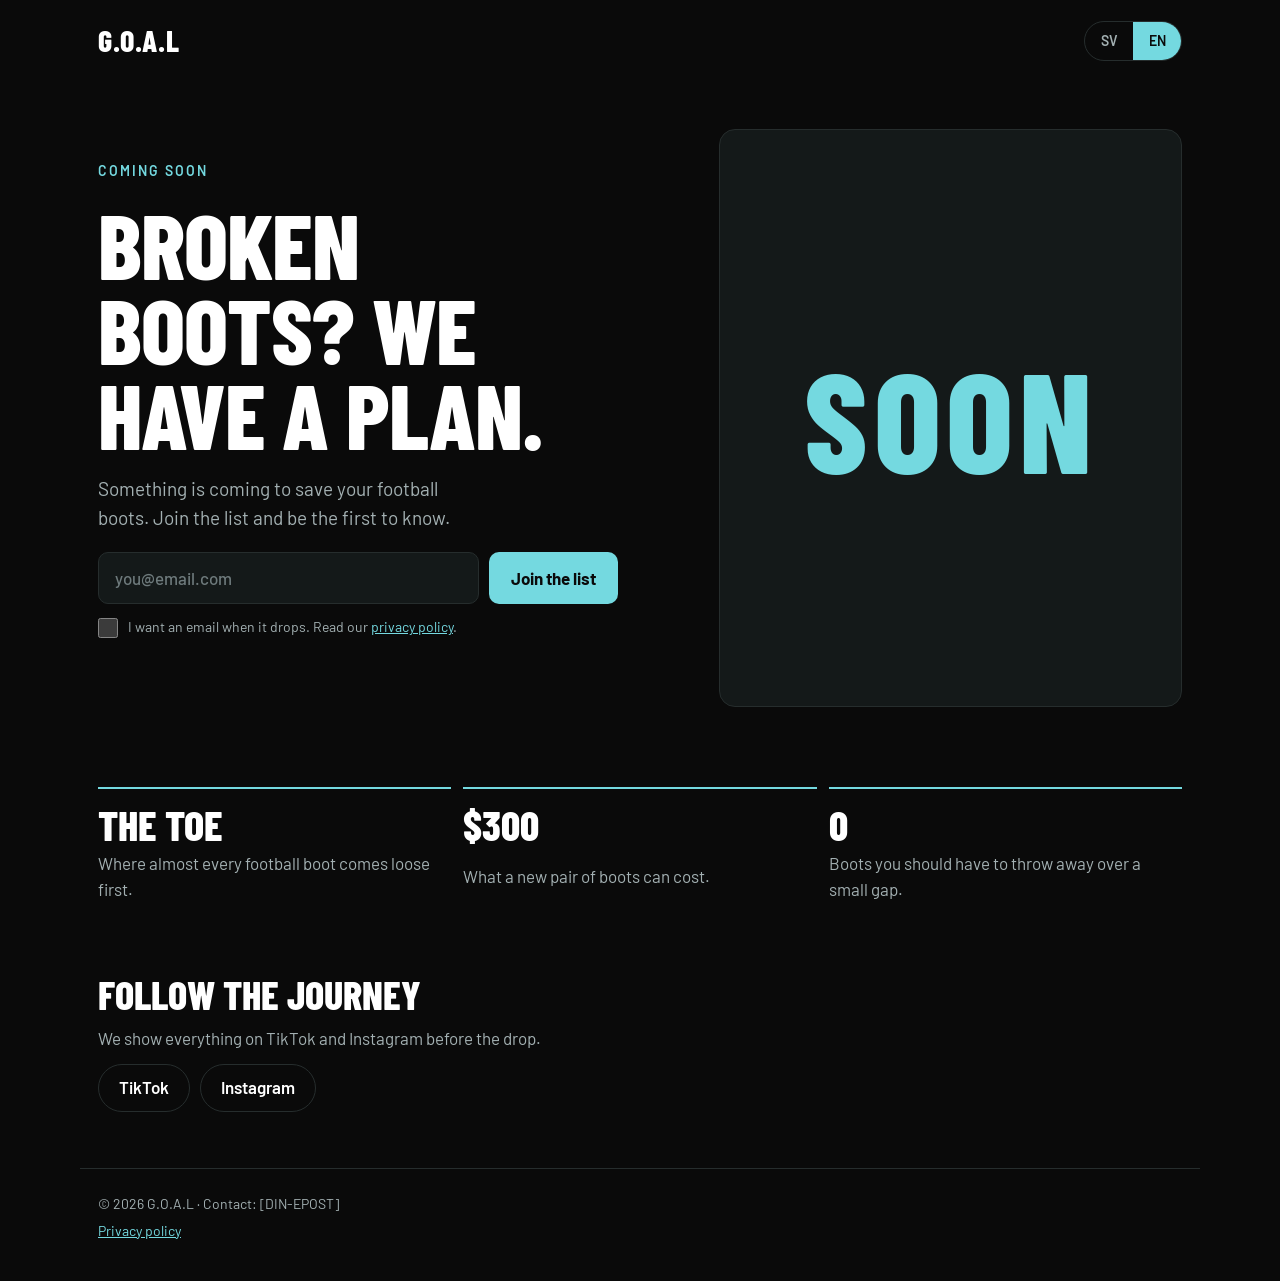
==== index.html @ cfe996ed "Lägg till teasersida med väntelista Co-Authored-By: Claude Opus 5.5 <noreply@anthropic.com> Claude-S" ====
<!doctype html>
<html lang="sv">
<head>
  <meta charset="utf-8">
  <meta name="viewport" content="width=device-width, initial-scale=1">
  <title>G.O.A.L – Något är på väg</title>
  <meta name="description" content="Trasiga fotbollsskor? Vi har en plan. Skriv upp dig och få veta först när G.O.A.L släpper nästa produkt.">
  <meta property="og:title" content="G.O.A.L – Trasiga skor? Vi har en plan.">
  <meta property="og:description" content="Något kommer som räddar dina fotbollsskor. Skriv upp dig och få veta först.">
  <meta property="og:type" content="website">
  <meta property="og:image" content="bilder/delning.jpg">
  <meta name="theme-color" content="#0A0A0A">
  <link rel="preconnect" href="https://fonts.googleapis.com">
  <link rel="preconnect" href="https://fonts.gstatic.com" crossorigin>
  <link rel="stylesheet" href="https://fonts.googleapis.com/css2?family=Barlow+Condensed:wght@700;800&family=Barlow:wght@400;500;600&display=swap">
  <link rel="stylesheet" href="style.css">
</head>
<body>
  <header class="top">
    <a class="logo" href="./" aria-label="G.O.A.L startsida">G.O.A.L</a>
    <div class="lang" role="group" aria-label="Språk / Language">
      <button type="button" data-lang="sv" aria-pressed="true">SV</button>
      <button type="button" data-lang="en" aria-pressed="false">EN</button>
    </div>
  </header>

  <main>
    <section class="hero">
      <div class="hero-text">
        <p class="eyebrow" data-i18n="eyebrow">Kommer snart</p>
        <h1 data-i18n="title">Trasiga skor? Vi har en plan.</h1>
        <p class="lead" data-i18n="lead">Något kommer som räddar dina fotbollsskor. Skriv upp dig och få veta först.</p>

        <div class="countdown" id="countdown" hidden>
          <div><span id="cd-days">00</span><small data-i18n="days">dagar</small></div>
          <div><span id="cd-hours">00</span><small data-i18n="hours">timmar</small></div>
          <div><span id="cd-mins">00</span><small data-i18n="mins">minuter</small></div>
        </div>

        <form class="signup" id="signup" novalidate>
          <label class="sr" for="email" data-i18n="emailLabel">Din e-postadress</label>
          <div class="signup-row">
            <input id="email" name="email" type="email" autocomplete="email" required data-i18n-placeholder="emailPlaceholder" placeholder="din@epost.se">
            <button type="submit" id="submit" data-i18n="button">Skriv upp mig</button>
          </div>
          <label class="consent">
            <input id="consent" name="consent" type="checkbox" required>
            <span><span data-i18n="consent">Jag vill få ett mejl när det släpps. Läs vår</span> <a href="integritet.html" data-i18n="privacyLink">integritetspolicy</a>.</span>
          </label>
          <p class="msg" id="msg" role="status" aria-live="polite"></p>
        </form>
      </div>

      <figure class="hero-img" id="heroFigure">
        <img src="bilder/sko.jpg" alt="" id="heroImg" onerror="this.remove()">
        <figcaption class="hero-fallback" aria-hidden="true">SOON</figcaption>
      </figure>
    </section>

    <section class="facts" aria-label="Problemet">
      <div class="fact">
        <strong data-i18n="f1Big">TÅN</strong>
        <p data-i18n="f1">Där nästan alla fotbollsskor släpper först.</p>
      </div>
      <div class="fact">
        <strong data-i18n="f2Big">3 000 KR</strong>
        <p data-i18n="f2">Vad ett par nya skor kan kosta.</p>
      </div>
      <div class="fact">
        <strong>0</strong>
        <p data-i18n="f3">Antal skor du borde behöva slänga för ett litet glapp.</p>
      </div>
    </section>

    <section class="follow">
      <h2 data-i18n="followTitle">Följ resan</h2>
      <p data-i18n="followText">Vi visar allt på TikTok och Instagram innan det släpps.</p>
      <div class="social">
        <a href="https://www.tiktok.com/@g.o.a.l1" target="_blank" rel="noopener">TikTok</a>
        <a id="igLink" href="https://www.instagram.com/" target="_blank" rel="noopener">Instagram</a>
      </div>
    </section>
  </main>

  <footer class="foot">
    <p>© <span id="year">2026</span> G.O.A.L · <span data-i18n="contact">Kontakt</span>: <span id="contactEmail">[DIN-EPOST]</span></p>
    <p><a href="integritet.html" data-i18n="privacyLinkCap">Integritetspolicy</a></p>
  </footer>

  <script src="script.js"></script>
</body>
</html>
---- style.css ----
:root {
  --black: #0A0A0A;
  --surface: #141919;
  --line: #262D2D;
  --white: #FFFFFF;
  --grey: #A3B0B2;
  --turq: #74D9E0;
  --error: #FF8A7A;
  --display: "Barlow Condensed", "Arial Narrow", sans-serif;
  --body: "Barlow", system-ui, -apple-system, "Segoe UI", sans-serif;
  color-scheme: dark;
}

* { box-sizing: border-box; }
html, body { margin: 0; }
body {
  background: var(--black);
  color: var(--white);
  font-family: var(--body);
  font-size: 17px;
  line-height: 1.5;
}
img { max-width: 100%; display: block; }
[hidden] { display: none !important; }
a { color: var(--turq); }
.sr { position: absolute; width: 1px; height: 1px; overflow: hidden; clip: rect(0 0 0 0); white-space: nowrap; }

.top, main, .foot {
  max-width: 1120px;
  margin: 0 auto;
  padding-left: max(18px, env(safe-area-inset-left));
  padding-right: max(18px, env(safe-area-inset-right));
}

/* Header */
.top { display: flex; justify-content: space-between; align-items: center; padding-block: 18px; }
.logo { font-family: var(--display); font-weight: 800; font-size: 30px; letter-spacing: 0.02em; color: var(--white); text-decoration: none; }
.lang { display: flex; border: 1px solid var(--line); border-radius: 99px; overflow: hidden; }
.lang button { background: none; border: 0; color: var(--grey); font: 600 14px/1 var(--body); padding: 12px 14px; cursor: pointer; min-width: 48px; }
.lang button[aria-pressed="true"] { background: var(--turq); color: var(--black); }

/* Hero */
.hero { display: grid; gap: 32px; padding-block: 24px 48px; align-items: center; }
@media (min-width: 860px) { .hero { grid-template-columns: 1.1fr 0.9fr; gap: 56px; padding-block: 48px 72px; } }
.hero-text { display: grid; gap: 20px; min-width: 0; }
.eyebrow { margin: 0; color: var(--turq); font-weight: 600; text-transform: uppercase; letter-spacing: 0.14em; font-size: 14px; }
h1 { margin: 0; font-family: var(--display); font-weight: 800; text-transform: uppercase; font-size: clamp(46px, 11vw, 92px); line-height: 0.92; letter-spacing: -0.01em; text-wrap: balance; }
.lead { margin: 0; color: var(--grey); font-size: 19px; max-width: 34ch; }

.countdown { display: flex; gap: 10px; }
.countdown div { background: var(--surface); border: 1px solid var(--line); border-radius: 12px; padding: 10px 14px; min-width: 76px; text-align: center; }
.countdown span { display: block; font-family: var(--display); font-weight: 800; font-size: 34px; line-height: 1; font-variant-numeric: tabular-nums; }
.countdown small { color: var(--grey); font-size: 13px; text-transform: uppercase; letter-spacing: 0.08em; }

.signup { display: grid; gap: 12px; max-width: 520px; }
.signup-row { display: flex; flex-wrap: wrap; gap: 10px; }
.signup input[type="email"] {
  flex: 1 1 220px; min-width: 0; min-height: 52px; padding: 0 16px;
  background: var(--surface); color: var(--white); border: 1px solid var(--line); border-radius: 10px;
  font: 500 17px var(--body);
}
.signup input[type="email"]::placeholder { color: #6E7A7C; }
.signup button {
  flex: 0 0 auto; min-height: 52px; padding: 0 22px; border: 0; border-radius: 10px;
  background: var(--turq); color: var(--black); font: 700 17px var(--body); cursor: pointer;
}
.signup button:disabled { opacity: 0.6; cursor: wait; }
.consent { display: flex; gap: 10px; align-items: flex-start; font-size: 14px; color: var(--grey); }
.consent input { width: 20px; height: 20px; margin: 2px 0 0; accent-color: var(--turq); flex: none; }
.msg { margin: 0; min-height: 1.5em; font-weight: 600; }
.msg.ok { color: var(--turq); }
.msg.err { color: var(--error); }

.hero-img { margin: 0; position: relative; aspect-ratio: 4 / 5; max-width: 100%; border-radius: 16px; overflow: hidden; background: var(--surface); border: 1px solid var(--line); }
.hero-img img { width: 100%; height: 100%; object-fit: cover; position: relative; z-index: 1; }
.hero-fallback { position: absolute; inset: 0; display: grid; place-items: center; font-family: var(--display); font-weight: 800; font-size: clamp(64px, 16vw, 140px); color: var(--turq); letter-spacing: 0.04em; }

/* Facts */
.facts { display: grid; gap: 12px; padding-block: 8px 48px; }
@media (min-width: 700px) { .facts { grid-template-columns: repeat(3, 1fr); } }
.fact { border-top: 2px solid var(--turq); padding-top: 14px; display: grid; gap: 6px; }
.fact strong { font-family: var(--display); font-weight: 800; font-size: 42px; line-height: 1; }
.fact p { margin: 0; color: var(--grey); }

/* Follow */
.follow { padding-block: 24px 56px; display: grid; gap: 12px; }
.follow h2 { margin: 0; font-family: var(--display); font-weight: 800; text-transform: uppercase; font-size: 40px; line-height: 1; }
.follow p { margin: 0; color: var(--grey); }
.social { display: flex; flex-wrap: wrap; gap: 10px; }
.social a { min-height: 48px; display: inline-flex; align-items: center; padding: 0 20px; border: 1px solid var(--line); border-radius: 99px; color: var(--white); text-decoration: none; font-weight: 600; }
.social a:hover { border-color: var(--turq); }

/* Footer */
.foot { border-top: 1px solid var(--line); padding-block: 24px 40px; color: var(--grey); font-size: 14px; display: grid; gap: 6px; }
.foot p { margin: 0; }

/* Privacy page */
.page { max-width: 720px; margin: 0 auto; padding: 24px max(18px, env(safe-area-inset-right)) 64px max(18px, env(safe-area-inset-left)); }
.page h1 { font-size: clamp(40px, 9vw, 64px); margin-bottom: 16px; }
.page h2 { font-family: var(--display); font-weight: 800; text-transform: uppercase; font-size: 26px; margin: 32px 0 8px; }
.page p, .page li { color: #D5DEDF; }

button:focus-visible, a:focus-visible, input:focus-visible { outline: 3px solid var(--turq); outline-offset: 2px; }
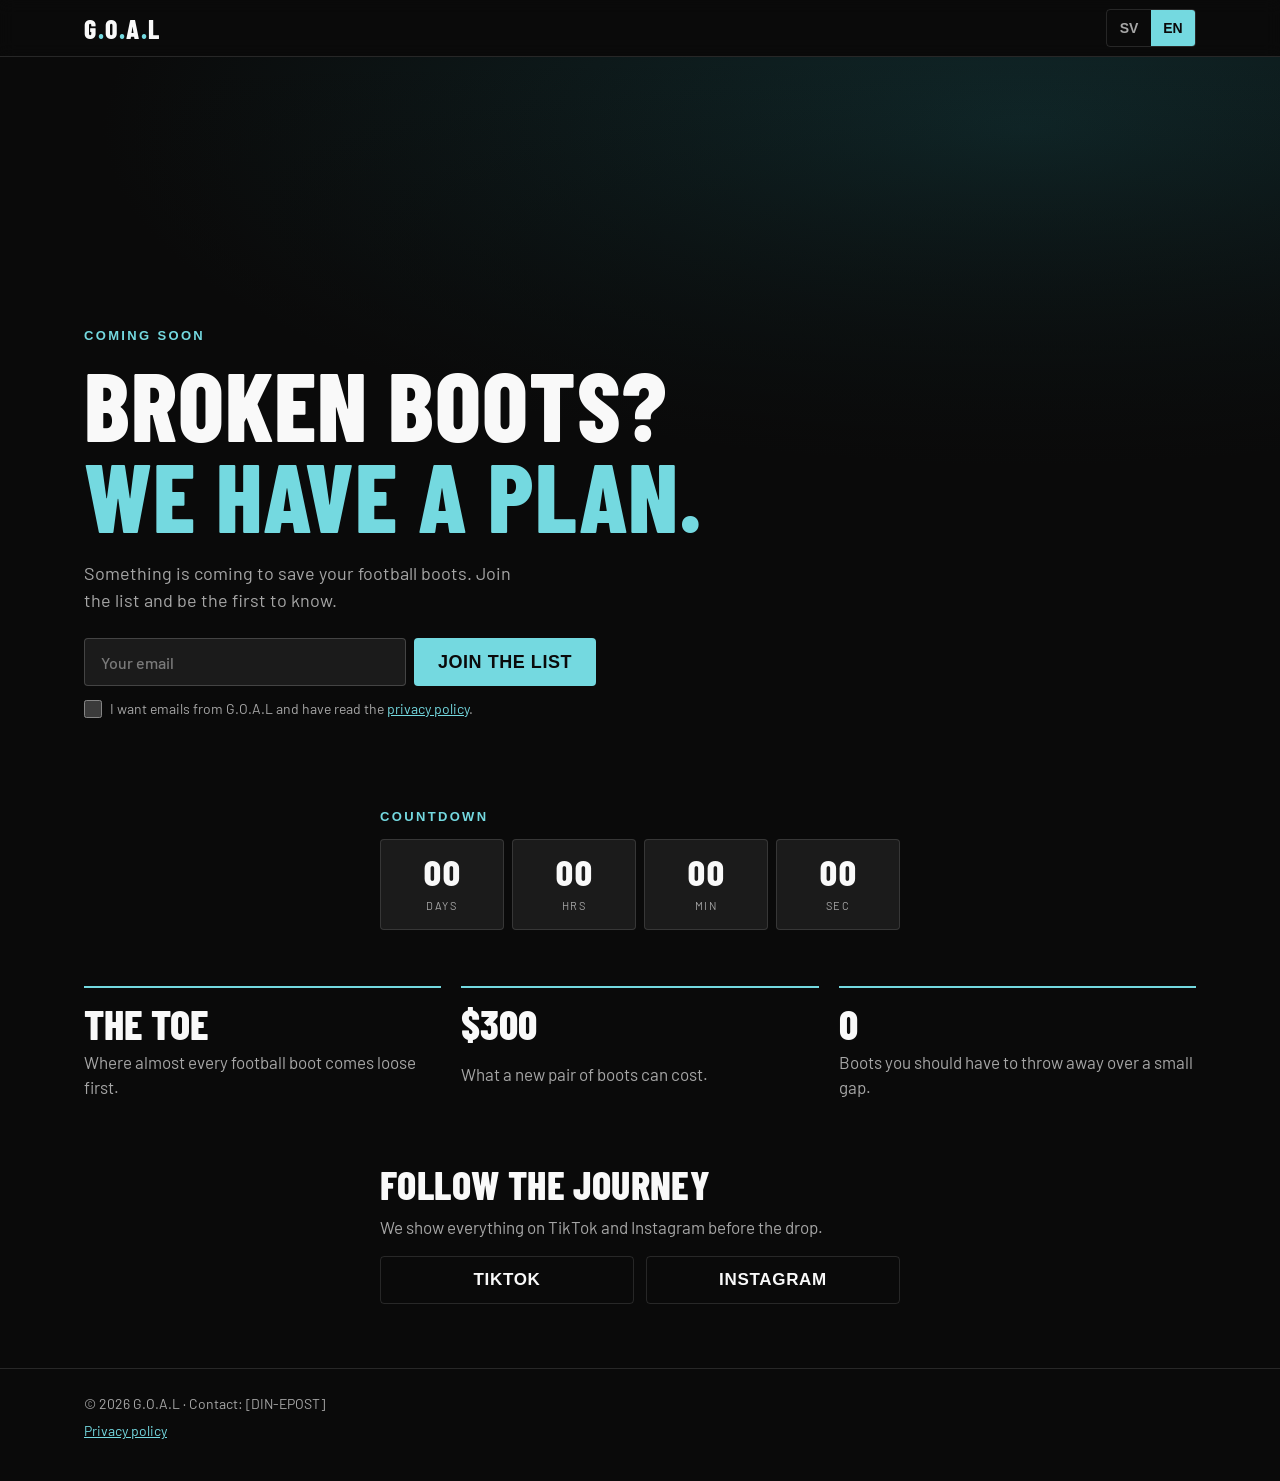
==== commit a5204af9: "Ny design från Lovable: helskärmshero, nedräkning med sekunder, ny logga" ====
--- a/index.html
+++ b/index.html
@@ -3,12 +3,14 @@
 <head>
   <meta charset="utf-8">
   <meta name="viewport" content="width=device-width, initial-scale=1">
-  <title>G.O.A.L – Något är på väg</title>
-  <meta name="description" content="Trasiga fotbollsskor? Vi har en plan. Skriv upp dig och få veta först när G.O.A.L släpper nästa produkt.">
+  <title>G.O.A.L – Trasiga skor? Vi har en plan.</title>
+  <meta name="description" content="Något kommer som räddar dina fotbollsskor. Skriv upp dig och få veta först.">
   <meta property="og:title" content="G.O.A.L – Trasiga skor? Vi har en plan.">
   <meta property="og:description" content="Något kommer som räddar dina fotbollsskor. Skriv upp dig och få veta först.">
   <meta property="og:type" content="website">
+  <meta property="og:locale" content="sv_SE">
   <meta property="og:image" content="bilder/delning.jpg">
+  <meta name="twitter:card" content="summary_large_image">
   <meta name="theme-color" content="#0A0A0A">
   <link rel="preconnect" href="https://fonts.googleapis.com">
   <link rel="preconnect" href="https://fonts.gstatic.com" crossorigin>
@@ -17,47 +19,50 @@
 </head>
 <body>
   <header class="top">
-    <a class="logo" href="./" aria-label="G.O.A.L startsida">G.O.A.L</a>
-    <div class="lang" role="group" aria-label="Språk / Language">
-      <button type="button" data-lang="sv" aria-pressed="true">SV</button>
-      <button type="button" data-lang="en" aria-pressed="false">EN</button>
+    <div class="wrap top-row">
+      <a class="logo" href="./" aria-label="G.O.A.L startsida">G<i>.</i>O<i>.</i>A<i>.</i>L</a>
+      <div class="lang" role="group" aria-label="Språk / Language">
+        <button type="button" data-lang="sv" aria-pressed="true">SV</button>
+        <button type="button" data-lang="en" aria-pressed="false">EN</button>
+      </div>
     </div>
   </header>
 
   <main>
     <section class="hero">
-      <div class="hero-text">
+      <img class="hero-bg" src="bilder/sko.jpg" alt="" onerror="this.remove()">
+      <div class="hero-shade" aria-hidden="true"></div>
+      <div class="wrap hero-text">
         <p class="eyebrow" data-i18n="eyebrow">Kommer snart</p>
-        <h1 data-i18n="title">Trasiga skor? Vi har en plan.</h1>
+        <h1><span data-i18n="title1">Trasiga skor?</span><br><span class="accent" data-i18n="title2">Vi har en plan.</span></h1>
         <p class="lead" data-i18n="lead">Något kommer som räddar dina fotbollsskor. Skriv upp dig och få veta först.</p>
-
-        <div class="countdown" id="countdown" hidden>
-          <div><span id="cd-days">00</span><small data-i18n="days">dagar</small></div>
-          <div><span id="cd-hours">00</span><small data-i18n="hours">timmar</small></div>
-          <div><span id="cd-mins">00</span><small data-i18n="mins">minuter</small></div>
-        </div>
 
         <form class="signup" id="signup" novalidate>
           <label class="sr" for="email" data-i18n="emailLabel">Din e-postadress</label>
           <div class="signup-row">
-            <input id="email" name="email" type="email" autocomplete="email" required data-i18n-placeholder="emailPlaceholder" placeholder="din@epost.se">
+            <input id="email" name="email" type="email" autocomplete="email" maxlength="255" required data-i18n-placeholder="emailPlaceholder" placeholder="Din e-post">
             <button type="submit" id="submit" data-i18n="button">Skriv upp mig</button>
           </div>
           <label class="consent">
             <input id="consent" name="consent" type="checkbox" required>
-            <span><span data-i18n="consent">Jag vill få ett mejl när det släpps. Läs vår</span> <a href="integritet.html" data-i18n="privacyLink">integritetspolicy</a>.</span>
+            <span><span data-i18n="consent">Jag vill få mejl från G.O.A.L och har läst</span> <a href="integritet.html" data-i18n="privacyLink">integritetspolicyn</a>.</span>
           </label>
           <p class="msg" id="msg" role="status" aria-live="polite"></p>
         </form>
       </div>
-
-      <figure class="hero-img" id="heroFigure">
-        <img src="bilder/sko.jpg" alt="" id="heroImg" onerror="this.remove()">
-        <figcaption class="hero-fallback" aria-hidden="true">SOON</figcaption>
-      </figure>
     </section>
 
-    <section class="facts" aria-label="Problemet">
+    <section class="wrap narrow" id="countdownSection" hidden>
+      <p class="eyebrow" data-i18n="countdown">Nedräkning</p>
+      <div class="countdown">
+        <div><span id="cd-days">--</span><small data-i18n="days">Dagar</small></div>
+        <div><span id="cd-hours">--</span><small data-i18n="hours">Tim</small></div>
+        <div><span id="cd-mins">--</span><small data-i18n="mins">Min</small></div>
+        <div><span id="cd-secs">--</span><small data-i18n="secs">Sek</small></div>
+      </div>
+    </section>
+
+    <section class="wrap facts" aria-label="Problemet">
       <div class="fact">
         <strong data-i18n="f1Big">TÅN</strong>
         <p data-i18n="f1">Där nästan alla fotbollsskor släpper först.</p>
@@ -72,19 +77,21 @@
       </div>
     </section>
 
-    <section class="follow">
+    <section class="wrap narrow follow">
       <h2 data-i18n="followTitle">Följ resan</h2>
       <p data-i18n="followText">Vi visar allt på TikTok och Instagram innan det släpps.</p>
       <div class="social">
-        <a href="https://www.tiktok.com/@g.o.a.l1" target="_blank" rel="noopener">TikTok</a>
+        <a id="ttLink" href="https://www.tiktok.com/@g.o.a.l1" target="_blank" rel="noopener">TikTok</a>
         <a id="igLink" href="https://www.instagram.com/" target="_blank" rel="noopener">Instagram</a>
       </div>
     </section>
   </main>
 
   <footer class="foot">
-    <p>© <span id="year">2026</span> G.O.A.L · <span data-i18n="contact">Kontakt</span>: <span id="contactEmail">[DIN-EPOST]</span></p>
-    <p><a href="integritet.html" data-i18n="privacyLinkCap">Integritetspolicy</a></p>
+    <div class="wrap">
+      <p>© <span id="year">2026</span> G.O.A.L · <span data-i18n="contact">Kontakt</span>: <span id="contactEmail">[DIN-EPOST]</span></p>
+      <p><a href="integritet.html" data-i18n="privacyLinkCap">Integritetspolicy</a></p>
+    </div>
   </footer>
 
   <script src="script.js"></script>
--- a/style.css
+++ b/style.css
@@ -1,11 +1,13 @@
 :root {
   --black: #0A0A0A;
-  --surface: #141919;
-  --line: #262D2D;
-  --white: #FFFFFF;
-  --grey: #A3B0B2;
+  --surface: #1B1B1B;
+  --line: rgba(255, 255, 255, 0.12);
+  --input-line: rgba(255, 255, 255, 0.18);
+  --white: #F9F9F9;
+  --grey: #A6A6A6;
   --turq: #74D9E0;
-  --error: #FF8A7A;
+  --error: #FF6B5A;
+  --radius: 4px;
   --display: "Barlow Condensed", "Arial Narrow", sans-serif;
   --body: "Barlow", system-ui, -apple-system, "Segoe UI", sans-serif;
   color-scheme: dark;
@@ -19,85 +21,122 @@
   font-family: var(--body);
   font-size: 17px;
   line-height: 1.5;
+  -webkit-font-smoothing: antialiased;
 }
 img { max-width: 100%; display: block; }
 [hidden] { display: none !important; }
 a { color: var(--turq); }
 .sr { position: absolute; width: 1px; height: 1px; overflow: hidden; clip: rect(0 0 0 0); white-space: nowrap; }
 
-.top, main, .foot {
-  max-width: 1120px;
-  margin: 0 auto;
-  padding-left: max(18px, env(safe-area-inset-left));
-  padding-right: max(18px, env(safe-area-inset-right));
+h1, h2 { font-family: var(--display); font-weight: 800; text-transform: uppercase; letter-spacing: 0.01em; line-height: 0.95; margin: 0; }
+
+.wrap {
+  width: 100%;
+  max-width: 1152px;
+  margin-inline: auto;
+  padding-left: max(20px, env(safe-area-inset-left));
+  padding-right: max(20px, env(safe-area-inset-right));
+}
+.narrow { max-width: 560px; }
+
+.eyebrow {
+  margin: 0 0 12px;
+  font-family: var(--display);
+  font-weight: 700;
+  font-size: 13px;
+  text-transform: uppercase;
+  letter-spacing: 0.18em;
+  color: var(--turq);
 }
 
 /* Header */
-.top { display: flex; justify-content: space-between; align-items: center; padding-block: 18px; }
-.logo { font-family: var(--display); font-weight: 800; font-size: 30px; letter-spacing: 0.02em; color: var(--white); text-decoration: none; }
-.lang { display: flex; border: 1px solid var(--line); border-radius: 99px; overflow: hidden; }
-.lang button { background: none; border: 0; color: var(--grey); font: 600 14px/1 var(--body); padding: 12px 14px; cursor: pointer; min-width: 48px; }
+.top {
+  position: sticky; top: 0; z-index: 40;
+  background: rgba(10, 10, 10, 0.9);
+  backdrop-filter: blur(8px);
+  -webkit-backdrop-filter: blur(8px);
+  border-bottom: 1px solid var(--line);
+}
+.top-row { display: flex; justify-content: space-between; align-items: center; height: 56px; }
+.logo { font-family: var(--display); font-weight: 800; font-size: 26px; letter-spacing: 0.06em; color: var(--white); text-decoration: none; }
+.logo i { font-style: normal; color: var(--turq); }
+.lang { display: flex; border: 1px solid var(--line); border-radius: var(--radius); overflow: hidden; }
+.lang button {
+  background: none; border: 0; color: var(--grey); cursor: pointer;
+  font: 700 14px/1 var(--display); text-transform: uppercase;
+  min-width: 44px; min-height: 36px; padding: 0 10px;
+}
 .lang button[aria-pressed="true"] { background: var(--turq); color: var(--black); }
 
 /* Hero */
-.hero { display: grid; gap: 32px; padding-block: 24px 48px; align-items: center; }
-@media (min-width: 860px) { .hero { grid-template-columns: 1.1fr 0.9fr; gap: 56px; padding-block: 48px 72px; } }
-.hero-text { display: grid; gap: 20px; min-width: 0; }
-.eyebrow { margin: 0; color: var(--turq); font-weight: 600; text-transform: uppercase; letter-spacing: 0.14em; font-size: 14px; }
-h1 { margin: 0; font-family: var(--display); font-weight: 800; text-transform: uppercase; font-size: clamp(46px, 11vw, 92px); line-height: 0.92; letter-spacing: -0.01em; text-wrap: balance; }
-.lead { margin: 0; color: var(--grey); font-size: 19px; max-width: 34ch; }
+.hero { position: relative; overflow: hidden; background: radial-gradient(120% 80% at 80% 10%, #10282A 0%, var(--black) 60%); }
+.hero-bg { position: absolute; inset: 0; width: 100%; height: 100%; object-fit: cover; opacity: 0.5; }
+.hero-shade { position: absolute; inset: 0; background: linear-gradient(to top, var(--black) 0%, rgba(10, 10, 10, 0.7) 45%, rgba(10, 10, 10, 0) 100%); }
+.hero-text { position: relative; min-height: 78svh; display: flex; flex-direction: column; justify-content: flex-end; padding-top: 96px; padding-bottom: 40px; }
+h1 { font-size: clamp(56px, 13vw, 96px); text-wrap: balance; }
+h1 .accent { color: var(--turq); }
+.lead { margin: 20px 0 0; color: var(--grey); font-size: 18px; max-width: 28rem; }
 
-.countdown { display: flex; gap: 10px; }
-.countdown div { background: var(--surface); border: 1px solid var(--line); border-radius: 12px; padding: 10px 14px; min-width: 76px; text-align: center; }
-.countdown span { display: block; font-family: var(--display); font-weight: 800; font-size: 34px; line-height: 1; font-variant-numeric: tabular-nums; }
-.countdown small { color: var(--grey); font-size: 13px; text-transform: uppercase; letter-spacing: 0.08em; }
+/* Waitlist form */
+.signup { display: grid; gap: 12px; max-width: 32rem; margin-top: 24px; }
+.signup-row { display: flex; flex-wrap: wrap; gap: 8px; }
+.signup input[type="email"] {
+  flex: 1 1 220px; min-width: 0; height: 48px; padding: 0 16px;
+  background: var(--surface); color: var(--white);
+  border: 1px solid var(--input-line); border-radius: var(--radius);
+  font: 500 16px var(--body); outline: none;
+}
+.signup input[type="email"]:focus { border-color: var(--turq); }
+.signup input[type="email"]::placeholder { color: #7A7A7A; }
+.signup button {
+  flex: 1 0 auto; height: 48px; padding: 0 24px; border: 0; border-radius: var(--radius);
+  background: var(--turq); color: var(--black); cursor: pointer;
+  font: 700 18px var(--display); text-transform: uppercase; letter-spacing: 0.03em;
+}
+@media (min-width: 560px) { .signup button { flex-grow: 0; } }
+.signup button:disabled { opacity: 0.6; cursor: wait; }
+.consent { display: flex; gap: 8px; align-items: flex-start; font-size: 14px; color: var(--grey); }
+.consent input { width: 18px; height: 18px; margin: 2px 0 0; accent-color: var(--turq); flex: none; }
+.msg { margin: 0; min-height: 1.5em; font-weight: 600; font-size: 15px; }
+.msg.ok { color: var(--turq); border: 1px solid var(--turq); border-radius: var(--radius); padding: 14px 16px; }
+.msg.err { color: var(--error); }
+.msg:empty { display: none; }
 
-.signup { display: grid; gap: 12px; max-width: 520px; }
-.signup-row { display: flex; flex-wrap: wrap; gap: 10px; }
-.signup input[type="email"] {
-  flex: 1 1 220px; min-width: 0; min-height: 52px; padding: 0 16px;
-  background: var(--surface); color: var(--white); border: 1px solid var(--line); border-radius: 10px;
-  font: 500 17px var(--body);
-}
-.signup input[type="email"]::placeholder { color: #6E7A7C; }
-.signup button {
-  flex: 0 0 auto; min-height: 52px; padding: 0 22px; border: 0; border-radius: 10px;
-  background: var(--turq); color: var(--black); font: 700 17px var(--body); cursor: pointer;
-}
-.signup button:disabled { opacity: 0.6; cursor: wait; }
-.consent { display: flex; gap: 10px; align-items: flex-start; font-size: 14px; color: var(--grey); }
-.consent input { width: 20px; height: 20px; margin: 2px 0 0; accent-color: var(--turq); flex: none; }
-.msg { margin: 0; min-height: 1.5em; font-weight: 600; }
-.msg.ok { color: var(--turq); }
-.msg.err { color: var(--error); }
-
-.hero-img { margin: 0; position: relative; aspect-ratio: 4 / 5; max-width: 100%; border-radius: 16px; overflow: hidden; background: var(--surface); border: 1px solid var(--line); }
-.hero-img img { width: 100%; height: 100%; object-fit: cover; position: relative; z-index: 1; }
-.hero-fallback { position: absolute; inset: 0; display: grid; place-items: center; font-family: var(--display); font-weight: 800; font-size: clamp(64px, 16vw, 140px); color: var(--turq); letter-spacing: 0.04em; }
+/* Countdown */
+#countdownSection { padding-top: 48px; }
+.countdown { display: grid; grid-template-columns: repeat(4, 1fr); gap: 8px; }
+.countdown div { background: var(--surface); border: 1px solid var(--line); border-radius: var(--radius); padding: 12px 0; text-align: center; }
+.countdown span { display: block; font-family: var(--display); font-weight: 800; font-size: 36px; line-height: 1.1; font-variant-numeric: tabular-nums; }
+.countdown small { color: var(--grey); font-size: 11px; text-transform: uppercase; letter-spacing: 0.14em; }
 
 /* Facts */
-.facts { display: grid; gap: 12px; padding-block: 8px 48px; }
+.facts { display: grid; gap: 20px; padding-top: 56px; padding-bottom: 8px; }
 @media (min-width: 700px) { .facts { grid-template-columns: repeat(3, 1fr); } }
 .fact { border-top: 2px solid var(--turq); padding-top: 14px; display: grid; gap: 6px; }
 .fact strong { font-family: var(--display); font-weight: 800; font-size: 42px; line-height: 1; }
 .fact p { margin: 0; color: var(--grey); }
 
 /* Follow */
-.follow { padding-block: 24px 56px; display: grid; gap: 12px; }
-.follow h2 { margin: 0; font-family: var(--display); font-weight: 800; text-transform: uppercase; font-size: 40px; line-height: 1; }
+.follow { padding-top: 56px; padding-bottom: 64px; display: grid; gap: 12px; }
+.follow h2 { font-size: 40px; }
 .follow p { margin: 0; color: var(--grey); }
-.social { display: flex; flex-wrap: wrap; gap: 10px; }
-.social a { min-height: 48px; display: inline-flex; align-items: center; padding: 0 20px; border: 1px solid var(--line); border-radius: 99px; color: var(--white); text-decoration: none; font-weight: 600; }
+.social { display: flex; gap: 12px; margin-top: 4px; }
+.social a {
+  flex: 1; min-height: 48px; display: flex; align-items: center; justify-content: center;
+  border: 1px solid var(--line); border-radius: var(--radius); color: var(--white); text-decoration: none;
+  font: 700 17px var(--display); text-transform: uppercase; letter-spacing: 0.04em;
+}
 .social a:hover { border-color: var(--turq); }
 
 /* Footer */
-.foot { border-top: 1px solid var(--line); padding-block: 24px 40px; color: var(--grey); font-size: 14px; display: grid; gap: 6px; }
+.foot { border-top: 1px solid var(--line); padding-block: 24px 40px; color: var(--grey); font-size: 14px; }
+.foot .wrap { display: grid; gap: 6px; }
 .foot p { margin: 0; }
 
 /* Privacy page */
-.page { max-width: 720px; margin: 0 auto; padding: 24px max(18px, env(safe-area-inset-right)) 64px max(18px, env(safe-area-inset-left)); }
+.page { max-width: 720px; margin: 0 auto; padding: 32px max(20px, env(safe-area-inset-right)) 64px max(20px, env(safe-area-inset-left)); }
 .page h1 { font-size: clamp(40px, 9vw, 64px); margin-bottom: 16px; }
-.page h2 { font-family: var(--display); font-weight: 800; text-transform: uppercase; font-size: 26px; margin: 32px 0 8px; }
-.page p, .page li { color: #D5DEDF; }
+.page h2 { font-size: 26px; margin: 32px 0 8px; }
+.page p, .page li { color: #D5D5D5; }
 
 button:focus-visible, a:focus-visible, input:focus-visible { outline: 3px solid var(--turq); outline-offset: 2px; }
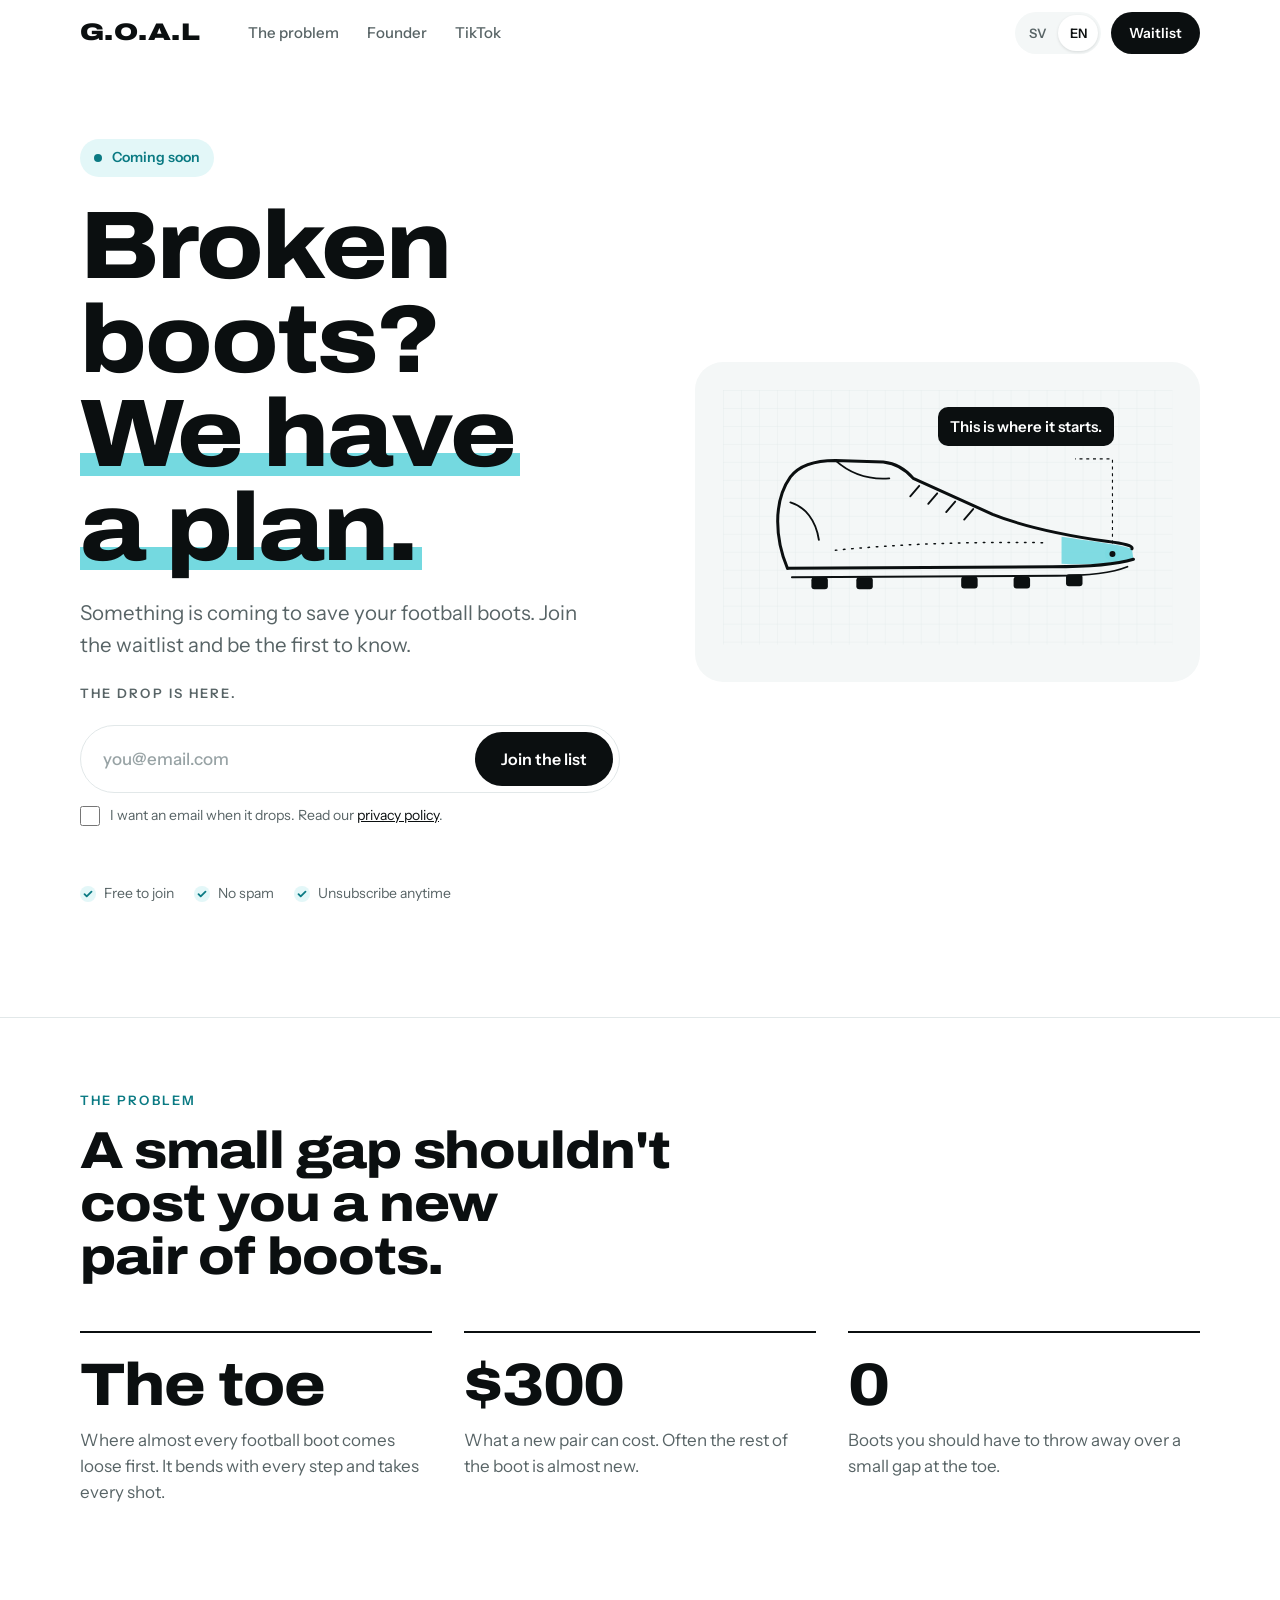
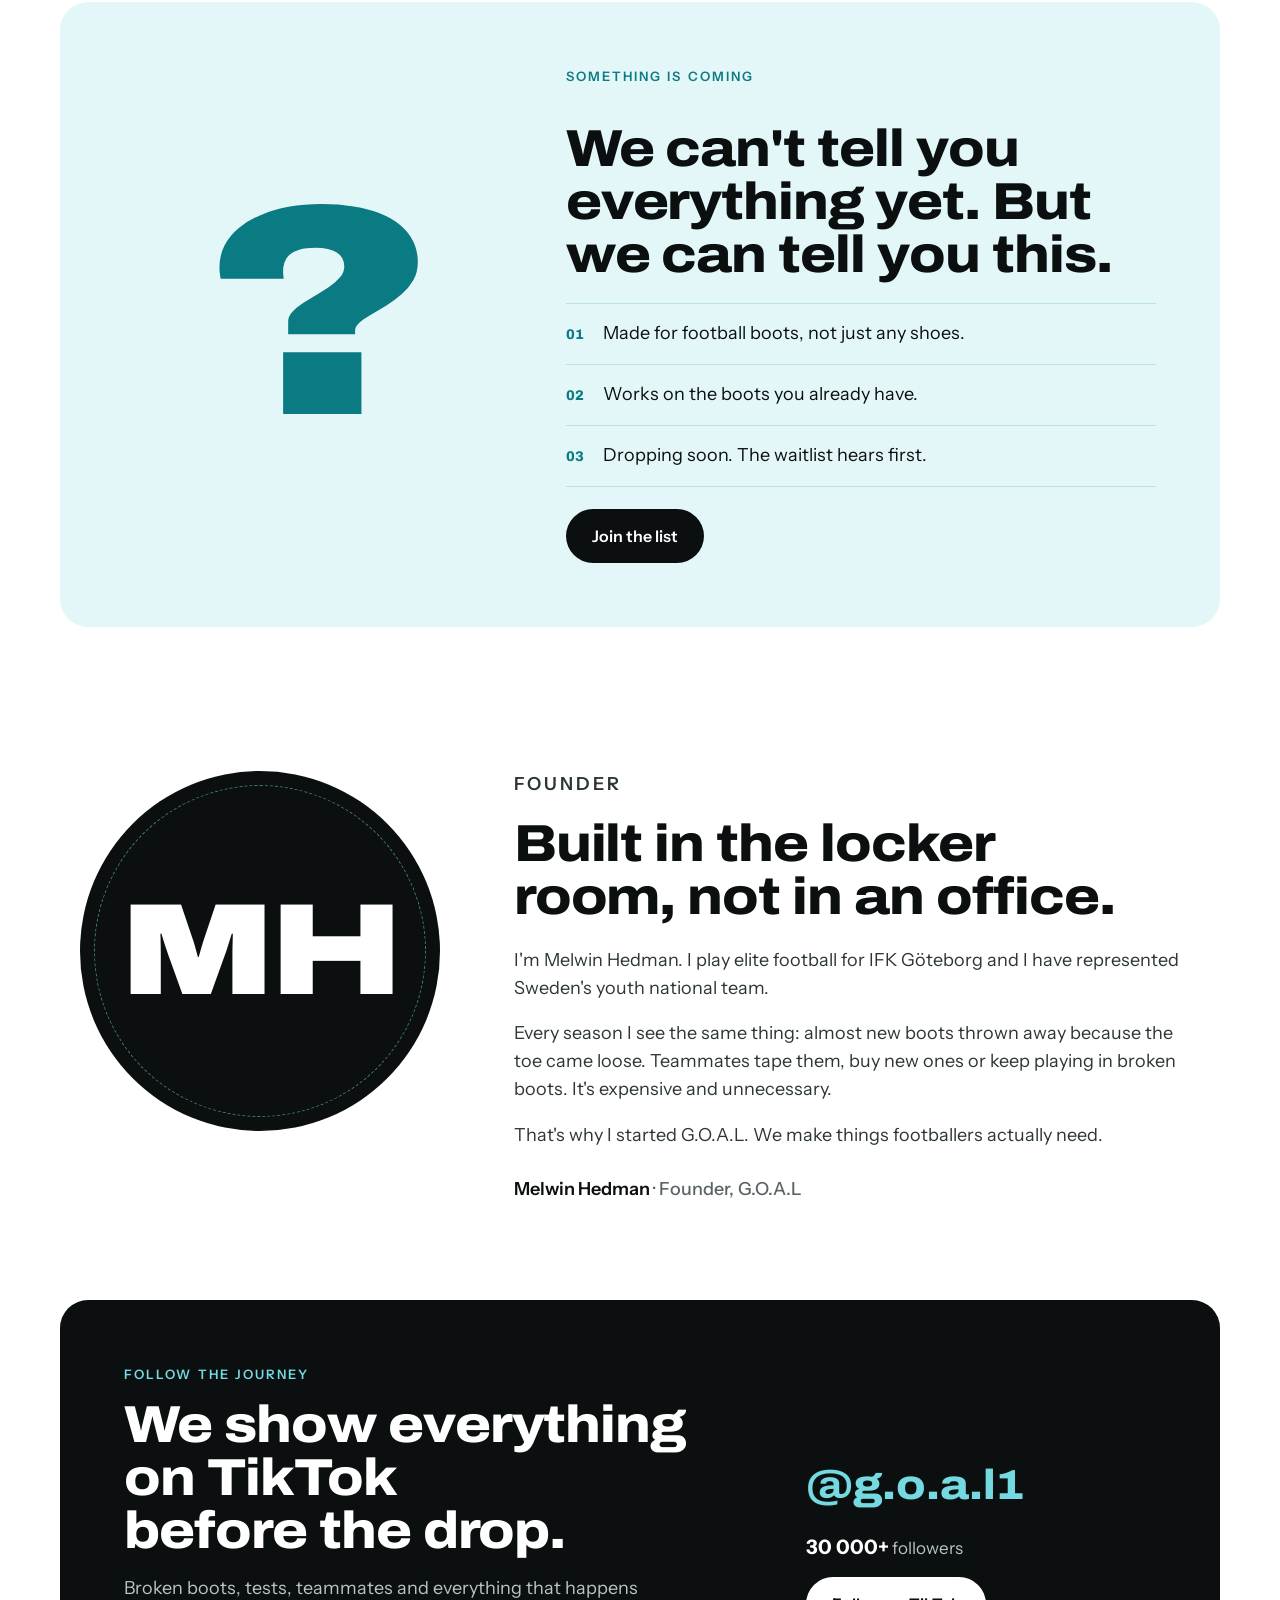
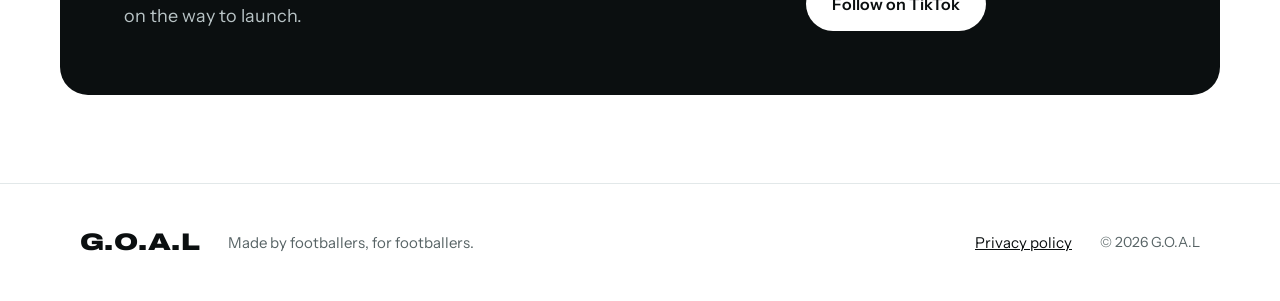
==== commit 14892fec: "Ny ljus design med grundare- och TikTok-sektion Behåller nedräkningen till 1 december och påminnelse" ====
--- a/index.html
+++ b/index.html
@@ -2,95 +2,207 @@
 <html lang="sv">
 <head>
   <meta charset="utf-8">
-  <meta name="viewport" content="width=device-width, initial-scale=1">
+  <meta name="viewport" content="width=device-width, initial-scale=1, viewport-fit=cover">
   <title>G.O.A.L – Trasiga skor? Vi har en plan.</title>
-  <meta name="description" content="Något kommer som räddar dina fotbollsskor. Skriv upp dig och få veta först.">
+  <meta name="description" content="Något kommer som räddar dina fotbollsskor. Skriv upp dig på väntelistan och få veta först när G.O.A.L släpper det.">
   <meta property="og:title" content="G.O.A.L – Trasiga skor? Vi har en plan.">
   <meta property="og:description" content="Något kommer som räddar dina fotbollsskor. Skriv upp dig och få veta först.">
   <meta property="og:type" content="website">
-  <meta property="og:locale" content="sv_SE">
-  <meta property="og:image" content="bilder/delning.jpg">
-  <meta name="twitter:card" content="summary_large_image">
-  <meta name="theme-color" content="#0A0A0A">
+  <meta name="theme-color" content="#FFFFFF">
   <link rel="preconnect" href="https://fonts.googleapis.com">
   <link rel="preconnect" href="https://fonts.gstatic.com" crossorigin>
-  <link rel="stylesheet" href="https://fonts.googleapis.com/css2?family=Barlow+Condensed:wght@700;800&family=Barlow:wght@400;500;600&display=swap">
+  <link rel="stylesheet" href="https://fonts.googleapis.com/css2?family=Archivo:wdth,wght@62..125,500..900&family=Instrument+Sans:wght@400;500;600&display=swap">
   <link rel="stylesheet" href="style.css">
 </head>
 <body>
-  <header class="top">
-    <div class="wrap top-row">
-      <a class="logo" href="./" aria-label="G.O.A.L startsida">G<i>.</i>O<i>.</i>A<i>.</i>L</a>
-      <div class="lang" role="group" aria-label="Språk / Language">
-        <button type="button" data-lang="sv" aria-pressed="true">SV</button>
-        <button type="button" data-lang="en" aria-pressed="false">EN</button>
+  <a class="skip" href="#vantelista" data-i18n="skip">Hoppa till väntelistan</a>
+
+  <header class="nav">
+    <div class="nav-inner">
+      <a class="logo" href="./" aria-label="G.O.A.L">G.O.A.L</a>
+      <nav class="nav-links" aria-label="Meny">
+        <a href="#problemet" data-i18n="navProblem">Problemet</a>
+        <a href="#grundaren" data-i18n="navFounder">Grundaren</a>
+        <a href="#tiktok">TikTok</a>
+      </nav>
+      <div class="nav-right">
+        <div class="lang" role="group" aria-label="Språk / Language">
+          <button type="button" data-lang="sv" aria-pressed="true">SV</button>
+          <button type="button" data-lang="en" aria-pressed="false">EN</button>
+        </div>
+        <a class="btn btn-small" href="#vantelista" data-i18n="navCta">Väntelistan</a>
       </div>
     </div>
   </header>
 
   <main>
-    <section class="hero">
-      <img class="hero-bg" src="bilder/sko.jpg" alt="" onerror="this.remove()">
-      <div class="hero-shade" aria-hidden="true"></div>
-      <div class="wrap hero-text">
-        <p class="eyebrow" data-i18n="eyebrow">Kommer snart</p>
-        <h1><span data-i18n="title1">Trasiga skor?</span><br><span class="accent" data-i18n="title2">Vi har en plan.</span></h1>
-        <p class="lead" data-i18n="lead">Något kommer som räddar dina fotbollsskor. Skriv upp dig och få veta först.</p>
-
-        <form class="signup" id="signup" novalidate>
-          <label class="sr" for="email" data-i18n="emailLabel">Din e-postadress</label>
-          <div class="signup-row">
-            <input id="email" name="email" type="email" autocomplete="email" maxlength="255" required data-i18n-placeholder="emailPlaceholder" placeholder="Din e-post">
-            <button type="submit" id="submit" data-i18n="button">Skriv upp mig</button>
-          </div>
-          <label class="consent">
-            <input id="consent" name="consent" type="checkbox" required>
-            <span><span data-i18n="consent">Jag vill få mejl från G.O.A.L och har läst</span> <a href="integritet.html" data-i18n="privacyLink">integritetspolicyn</a>.</span>
-          </label>
-          <p class="msg" id="msg" role="status" aria-live="polite"></p>
-        </form>
-      </div>
-    </section>
-
-    <section class="wrap narrow" id="countdownSection" hidden>
-      <p class="eyebrow" data-i18n="countdown">Nedräkning</p>
-      <div class="countdown">
-        <div><span id="cd-days">--</span><small data-i18n="days">Dagar</small></div>
-        <div><span id="cd-hours">--</span><small data-i18n="hours">Tim</small></div>
-        <div><span id="cd-mins">--</span><small data-i18n="mins">Min</small></div>
-        <div><span id="cd-secs">--</span><small data-i18n="secs">Sek</small></div>
-      </div>
-    </section>
-
-    <section class="wrap facts" aria-label="Problemet">
-      <div class="fact">
-        <strong data-i18n="f1Big">TÅN</strong>
-        <p data-i18n="f1">Där nästan alla fotbollsskor släpper först.</p>
-      </div>
-      <div class="fact">
-        <strong data-i18n="f2Big">3 000 KR</strong>
-        <p data-i18n="f2">Vad ett par nya skor kan kosta.</p>
-      </div>
-      <div class="fact">
-        <strong>0</strong>
-        <p data-i18n="f3">Antal skor du borde behöva slänga för ett litet glapp.</p>
-      </div>
-    </section>
-
-    <section class="wrap narrow follow">
-      <h2 data-i18n="followTitle">Följ resan</h2>
-      <p data-i18n="followText">Vi visar allt på TikTok och Instagram innan det släpps.</p>
-      <div class="social">
-        <a id="ttLink" href="https://www.tiktok.com/@g.o.a.l1" target="_blank" rel="noopener">TikTok</a>
-        <a id="igLink" href="https://www.instagram.com/" target="_blank" rel="noopener">Instagram</a>
+    <!-- HERO -->
+    <section class="hero" id="vantelista">
+      <div class="wrap hero-grid">
+        <div class="hero-copy">
+          <p class="pill"><span class="dot" aria-hidden="true"></span><span data-i18n="eyebrow">Kommer snart</span></p>
+          <h1>
+            <span data-i18n="h1a">Trasiga skor?</span>
+            <span class="h1-second" data-i18n="h1b">Vi har en plan.</span>
+          </h1>
+          <p class="lead" data-i18n="lead">Något kommer som räddar dina fotbollsskor. Skriv upp dig på väntelistan och få veta först.</p>
+
+          <div class="countdown" id="countdown" hidden>
+            <p class="cd-label" id="cd-label" data-i18n="cdLabel">Släpps om</p>
+            <div class="cd-units">
+              <div><span id="cd-days">--</span><small data-i18n="days">dagar</small></div>
+              <div><span id="cd-hours">--</span><small data-i18n="hours">tim</small></div>
+              <div><span id="cd-mins">--</span><small data-i18n="mins">min</small></div>
+              <div><span id="cd-secs">--</span><small data-i18n="secs">sek</small></div>
+            </div>
+          </div>
+
+          <form class="signup" id="signup" novalidate>
+            <label class="sr" for="email" data-i18n="emailLabel">Din e-postadress</label>
+            <div class="signup-row">
+              <input id="email" name="email" type="email" autocomplete="email" required data-i18n-placeholder="emailPlaceholder" placeholder="din@epost.se">
+              <button class="btn" type="submit" id="submit" data-i18n="button">Skriv upp mig</button>
+            </div>
+            <label class="consent">
+              <input id="consent" name="consent" type="checkbox" required>
+              <span><span data-i18n="consent">Jag vill få ett mejl när det släpps. Läs vår</span> <a href="integritet.html" data-i18n="privacyLink">integritetspolicy</a>.</span>
+            </label>
+            <p class="msg" id="msg" role="status" aria-live="polite"></p>
+          </form>
+
+          <ul class="assure">
+            <li data-i18n="assure1">Gratis att skriva upp sig</li>
+            <li data-i18n="assure2">Inget spam</li>
+            <li data-i18n="assure3">Avregistrera när du vill</li>
+          </ul>
+        </div>
+
+        <figure class="hero-art" aria-hidden="true">
+          <svg viewBox="0 0 600 340" class="boot">
+            <defs>
+              <pattern id="grid" width="24" height="24" patternUnits="userSpaceOnUse">
+                <path d="M24 0H0V24" fill="none" class="grid-line"/>
+              </pattern>
+            </defs>
+            <rect x="0" y="0" width="600" height="340" fill="url(#grid)" class="grid-bg"/>
+            <!-- gap at the toe -->
+            <path class="gap" d="M452 196 C492 202 528 206 546 212 L548 226 C520 232 488 234 452 232 Z"/>
+            <!-- upper -->
+            <path class="ink" d="M86 238 C70 200 66 150 90 116 C102 100 124 94 150 94 L214 96 C232 98 244 106 254 118 L360 166 C410 186 470 196 512 202 C536 205 548 208 546 212"/>
+            <!-- heel counter -->
+            <path class="ink thin" d="M90 150 C110 156 124 174 128 200"/>
+            <!-- collar -->
+            <path class="ink thin" d="M150 94 C170 112 196 120 222 118"/>
+            <!-- laces -->
+            <g class="ink thin">
+              <path d="M262 128 L250 142"/><path d="M286 138 L274 152"/><path d="M310 149 L298 163"/><path d="M334 159 L322 173"/>
+            </g>
+            <!-- swoosh-free side stitching -->
+            <path class="ink stitch" d="M150 214 C230 206 330 202 430 204"/>
+            <!-- sole plate -->
+            <path class="ink" d="M86 238 L440 236 C486 236 522 234 548 226"/>
+            <path class="ink thin" d="M92 250 L446 248 C490 248 520 244 540 236"/>
+            <!-- studs -->
+            <g class="stud">
+              <rect x="118" y="250" width="22" height="16" rx="4"/>
+              <rect x="178" y="250" width="22" height="16" rx="4"/>
+              <rect x="318" y="249" width="22" height="16" rx="4"/>
+              <rect x="388" y="249" width="22" height="16" rx="4"/>
+              <rect x="458" y="246" width="22" height="16" rx="4"/>
+            </g>
+            <!-- callout -->
+            <circle class="ping" cx="520" cy="219" r="10"/>
+            <circle class="ping-core" cx="520" cy="219" r="4"/>
+            <path class="callout-line" d="M520 205 L520 92 L470 92"/>
+          </svg>
+          <figcaption class="callout"><span data-i18n="callout">Här börjar det.</span></figcaption>
+        </figure>
+      </div>
+    </section>
+
+    <!-- PROBLEM -->
+    <section class="problem" id="problemet">
+      <div class="wrap">
+        <p class="kicker" data-i18n="problemKicker">Problemet</p>
+        <h2 data-i18n="problemTitle">Ett litet glapp ska inte kosta ett nytt par skor.</h2>
+        <div class="stats">
+          <div class="stat">
+            <span class="stat-num" data-i18n="s1Big">Tån</span>
+            <p data-i18n="s1">Där nästan alla fotbollsskor släpper först. Den böjs vid varje steg och tar emot varje skott.</p>
+          </div>
+          <div class="stat">
+            <span class="stat-num" data-i18n="s2Big">3 000 kr</span>
+            <p data-i18n="s2">Vad ett nytt par kan kosta. Ofta är resten av skon nästan helt ny.</p>
+          </div>
+          <div class="stat">
+            <span class="stat-num">0</span>
+            <p data-i18n="s3">Antal skor du borde behöva slänga för ett litet glapp vid tån.</p>
+          </div>
+        </div>
+      </div>
+    </section>
+
+    <!-- TEASER -->
+    <section class="teaser">
+      <div class="wrap teaser-card">
+        <div class="teaser-mark" aria-hidden="true">?</div>
+        <div class="teaser-body">
+          <p class="kicker" data-i18n="teaserKicker">Något är på väg</p>
+          <h2 data-i18n="teaserTitle">Vi kan inte säga allt än. Men det här kan vi säga.</h2>
+          <ul class="hints">
+            <li><span class="hint-n">01</span><span data-i18n="hint1">Gjort för fotbollsskor, inte för vilka skor som helst.</span></li>
+            <li><span class="hint-n">02</span><span data-i18n="hint2">Fungerar på skorna du redan har.</span></li>
+            <li><span class="hint-n">03</span><span data-i18n="hint3">Släpps inför nästa säsong. Väntelistan får veta först.</span></li>
+          </ul>
+          <a class="btn" href="#vantelista" data-i18n="teaserCta">Skriv upp mig</a>
+        </div>
+      </div>
+    </section>
+
+    <!-- FOUNDER -->
+    <section class="founder" id="grundaren">
+      <div class="wrap founder-grid">
+        <div class="monogram" aria-hidden="true"><span>MH</span></div>
+        <div class="founder-text">
+          <p class="kicker" data-i18n="founderKicker">Grundaren</p>
+          <h2 data-i18n="founderTitle">Från omklädningsrummet, inte från ett kontor.</h2>
+          <p data-i18n="founder1">Jag heter Melwin Hedman och spelar elitfotboll i IFK Göteborg. Jag har också representerat Sveriges ungdomslandslag.</p>
+          <p data-i18n="founder2">Varje säsong ser jag samma sak: skor som nästan är nya åker i soporna för att tån har släppt. Lagkompisar tejpar dem, köper nya eller spelar i trasiga skor. Det är dyrt och onödigt.</p>
+          <p data-i18n="founder3">Därför startade jag G.O.A.L. Vi gör saker som fotbollsspelare faktiskt behöver.</p>
+          <p class="sign">Melwin Hedman <span data-i18n="founderRole">· Grundare, G.O.A.L</span></p>
+        </div>
+      </div>
+    </section>
+
+    <!-- TIKTOK -->
+    <section class="tiktok" id="tiktok">
+      <div class="wrap tiktok-card">
+        <div>
+          <p class="kicker kicker-light" data-i18n="ttKicker">Följ resan</p>
+          <h2 data-i18n="ttTitle">Vi visar allt på TikTok innan det släpps.</h2>
+          <p class="tt-text" data-i18n="ttText">Trasiga skor, tester, lagkompisar och allt som händer på vägen mot lanseringen.</p>
+        </div>
+        <div class="tt-side">
+          <p class="tt-handle">@g.o.a.l1</p>
+          <p class="tt-stat"><strong>30 000+</strong> <span data-i18n="ttFollowers">följare</span></p>
+          <div class="tt-buttons">
+            <a class="btn btn-light" id="ttLink" href="https://www.tiktok.com/@g.o.a.l1" target="_blank" rel="noopener" data-i18n="ttCta">Följ på TikTok</a>
+            <a class="btn btn-ghost" id="igLink" href="#" target="_blank" rel="noopener" hidden>Instagram</a>
+          </div>
+        </div>
       </div>
     </section>
   </main>
 
   <footer class="foot">
-    <div class="wrap">
-      <p>© <span id="year">2026</span> G.O.A.L · <span data-i18n="contact">Kontakt</span>: <span id="contactEmail">[DIN-EPOST]</span></p>
-      <p><a href="integritet.html" data-i18n="privacyLinkCap">Integritetspolicy</a></p>
+    <div class="wrap foot-grid">
+      <a class="logo" href="./">G.O.A.L</a>
+      <p class="foot-tag" data-i18n="footTag">Gjort av fotbollsspelare, för fotbollsspelare.</p>
+      <nav class="foot-links" aria-label="Sidfot">
+        <a href="integritet.html" data-i18n="privacyLinkCap">Integritetspolicy</a>
+        <a id="contactLink" href="#" hidden></a>
+      </nav>
+      <p class="foot-copy">© <span id="year">2026</span> G.O.A.L</p>
     </div>
   </footer>
 
--- a/style.css
+++ b/style.css
@@ -1,142 +1,187 @@
+/* G.O.A.L – ljus, ren och sportig. Typografi och grafik, inga foton. */
 :root {
-  --black: #0A0A0A;
-  --surface: #1B1B1B;
-  --line: rgba(255, 255, 255, 0.12);
-  --input-line: rgba(255, 255, 255, 0.18);
-  --white: #F9F9F9;
-  --grey: #A6A6A6;
+  --bg: #FFFFFF;
+  --bg-soft: #F4F7F7;
+  --ink: #0B0F10;
+  --muted: #586466;
+  --line: #E2E8E9;
   --turq: #74D9E0;
-  --error: #FF6B5A;
-  --radius: 4px;
-  --display: "Barlow Condensed", "Arial Narrow", sans-serif;
-  --body: "Barlow", system-ui, -apple-system, "Segoe UI", sans-serif;
-  color-scheme: dark;
+  --turq-soft: #E3F7F8;
+  --turq-ink: #0A7A83;
+  --error: #B42318;
+  --display: "Archivo", "Arial Black", "Helvetica Neue", sans-serif;
+  --body: "Instrument Sans", system-ui, -apple-system, "Segoe UI", sans-serif;
+  --radius: 18px;
+  color-scheme: light;
 }
 
-* { box-sizing: border-box; }
-html, body { margin: 0; }
-body {
-  background: var(--black);
-  color: var(--white);
-  font-family: var(--body);
-  font-size: 17px;
-  line-height: 1.5;
-  -webkit-font-smoothing: antialiased;
-}
-img { max-width: 100%; display: block; }
+*, *::before, *::after { box-sizing: border-box; }
+html { scroll-behavior: smooth; scroll-padding-top: 84px; }
+body { margin: 0; background: var(--bg); color: var(--ink); font-family: var(--body); font-size: 17px; line-height: 1.55; -webkit-font-smoothing: antialiased; }
+img, svg { max-width: 100%; display: block; }
+a { color: inherit; }
 [hidden] { display: none !important; }
-a { color: var(--turq); }
 .sr { position: absolute; width: 1px; height: 1px; overflow: hidden; clip: rect(0 0 0 0); white-space: nowrap; }
+.skip { position: absolute; left: 12px; top: -60px; background: var(--ink); color: #fff; padding: 10px 14px; border-radius: 8px; z-index: 100; }
+.skip:focus { top: 12px; }
 
-h1, h2 { font-family: var(--display); font-weight: 800; text-transform: uppercase; letter-spacing: 0.01em; line-height: 0.95; margin: 0; }
+.wrap { max-width: 1160px; margin: 0 auto; padding-left: max(20px, env(safe-area-inset-left)); padding-right: max(20px, env(safe-area-inset-right)); }
 
-.wrap {
-  width: 100%;
-  max-width: 1152px;
-  margin-inline: auto;
-  padding-left: max(20px, env(safe-area-inset-left));
-  padding-right: max(20px, env(safe-area-inset-right));
-}
-.narrow { max-width: 560px; }
+h1, h2 { font-family: var(--display); font-stretch: 112%; font-weight: 800; letter-spacing: -0.02em; margin: 0; text-wrap: balance; }
+h2 { font-size: clamp(30px, 4.6vw, 52px); line-height: 1.02; }
+.kicker { margin: 0 0 14px; font-size: 13px; font-weight: 600; letter-spacing: 0.16em; text-transform: uppercase; color: var(--turq-ink); }
+.kicker-light { color: var(--turq); }
 
-.eyebrow {
-  margin: 0 0 12px;
-  font-family: var(--display);
-  font-weight: 700;
-  font-size: 13px;
-  text-transform: uppercase;
-  letter-spacing: 0.18em;
-  color: var(--turq);
-}
+/* Buttons */
+.btn { display: inline-flex; align-items: center; justify-content: center; gap: 8px; min-height: 54px; padding: 0 26px; border-radius: 999px; border: 0; background: var(--ink); color: #fff; font: 600 16px/1 var(--body); text-decoration: none; cursor: pointer; transition: transform .15s ease, background .15s ease; white-space: nowrap; }
+.btn:hover { transform: translateY(-1px); background: #1d2527; }
+.btn:disabled { opacity: .6; cursor: wait; transform: none; }
+.btn-small { min-height: 42px; padding: 0 18px; font-size: 14px; }
+.btn-light { background: #fff; color: var(--ink); }
+.btn-light:hover { background: var(--turq); }
+.btn-ghost { background: transparent; color: #fff; box-shadow: inset 0 0 0 1.5px rgba(255,255,255,.35); }
+.btn-ghost:hover { background: rgba(255,255,255,.08); }
 
-/* Header */
-.top {
-  position: sticky; top: 0; z-index: 40;
-  background: rgba(10, 10, 10, 0.9);
-  backdrop-filter: blur(8px);
-  -webkit-backdrop-filter: blur(8px);
-  border-bottom: 1px solid var(--line);
-}
-.top-row { display: flex; justify-content: space-between; align-items: center; height: 56px; }
-.logo { font-family: var(--display); font-weight: 800; font-size: 26px; letter-spacing: 0.06em; color: var(--white); text-decoration: none; }
-.logo i { font-style: normal; color: var(--turq); }
-.lang { display: flex; border: 1px solid var(--line); border-radius: var(--radius); overflow: hidden; }
-.lang button {
-  background: none; border: 0; color: var(--grey); cursor: pointer;
-  font: 700 14px/1 var(--display); text-transform: uppercase;
-  min-width: 44px; min-height: 36px; padding: 0 10px;
-}
-.lang button[aria-pressed="true"] { background: var(--turq); color: var(--black); }
+/* Nav */
+.nav { position: sticky; top: 0; z-index: 50; background: rgba(255,255,255,.86); backdrop-filter: saturate(180%) blur(14px); -webkit-backdrop-filter: saturate(180%) blur(14px); border-bottom: 1px solid transparent; transition: border-color .2s; padding-top: env(safe-area-inset-top); }
+.nav.scrolled { border-bottom-color: var(--line); }
+.nav-inner { max-width: 1160px; margin: 0 auto; padding: 12px max(20px, env(safe-area-inset-right)) 12px max(20px, env(safe-area-inset-left)); display: flex; align-items: center; gap: 24px; }
+.logo { font-family: var(--display); font-stretch: 125%; font-weight: 900; font-size: 24px; letter-spacing: 0.02em; text-decoration: none; }
+.nav-links { display: none; gap: 28px; margin-left: 24px; }
+.nav-links a { text-decoration: none; color: var(--muted); font-weight: 500; font-size: 15px; }
+.nav-links a:hover { color: var(--ink); }
+.nav-right { margin-left: auto; display: flex; align-items: center; gap: 10px; }
+.lang { display: flex; padding: 3px; background: var(--bg-soft); border-radius: 999px; }
+.lang button { border: 0; background: transparent; color: var(--muted); font: 600 13px/1 var(--body); padding: 9px 11px; border-radius: 999px; cursor: pointer; min-width: 40px; min-height: 36px; }
+.lang button[aria-pressed="true"] { background: #fff; color: var(--ink); box-shadow: 0 1px 3px rgba(11,15,16,.12); }
+@media (min-width: 860px) { .nav-links { display: flex; } }
+@media (max-width: 420px) { .nav-right .btn-small { display: none; } }
 
 /* Hero */
-.hero { position: relative; overflow: hidden; background: radial-gradient(120% 80% at 80% 10%, #10282A 0%, var(--black) 60%); }
-.hero-bg { position: absolute; inset: 0; width: 100%; height: 100%; object-fit: cover; opacity: 0.5; }
-.hero-shade { position: absolute; inset: 0; background: linear-gradient(to top, var(--black) 0%, rgba(10, 10, 10, 0.7) 45%, rgba(10, 10, 10, 0) 100%); }
-.hero-text { position: relative; min-height: 78svh; display: flex; flex-direction: column; justify-content: flex-end; padding-top: 96px; padding-bottom: 40px; }
-h1 { font-size: clamp(56px, 13vw, 96px); text-wrap: balance; }
-h1 .accent { color: var(--turq); }
-.lead { margin: 20px 0 0; color: var(--grey); font-size: 18px; max-width: 28rem; }
+.hero { padding-block: 40px 72px; overflow: hidden; }
+.hero-grid { display: grid; gap: 40px; align-items: center; }
+@media (min-width: 960px) { .hero { padding-block: 72px 112px; } .hero-grid { grid-template-columns: 1.05fr 0.95fr; gap: 56px; } }
+.hero-copy { display: grid; gap: 22px; min-width: 0; }
+.pill { justify-self: start; display: inline-flex; align-items: center; gap: 10px; margin: 0; padding: 8px 14px; border-radius: 999px; background: var(--turq-soft); color: var(--turq-ink); font-weight: 600; font-size: 14px; }
+.dot { width: 8px; height: 8px; border-radius: 50%; background: var(--turq-ink); box-shadow: 0 0 0 0 rgba(10,122,131,.5); animation: pulse 2s infinite; }
+@keyframes pulse { 0% { box-shadow: 0 0 0 0 rgba(10,122,131,.45); } 70% { box-shadow: 0 0 0 10px rgba(10,122,131,0); } 100% { box-shadow: 0 0 0 0 rgba(10,122,131,0); } }
+h1 { font-size: clamp(46px, 7.6vw, 96px); line-height: 0.98; }
+h1 > span:first-child { display: block; }
+.h1-second {
+  background-image: linear-gradient(transparent 68%, var(--turq) 68%, var(--turq) 90%, transparent 90%);
+  -webkit-box-decoration-break: clone; box-decoration-break: clone;
+  padding-right: 0.05em;
+}
+.lead { margin: 0; font-size: clamp(18px, 1.6vw, 21px); color: var(--muted); max-width: 36ch; }
 
-/* Waitlist form */
-.signup { display: grid; gap: 12px; max-width: 32rem; margin-top: 24px; }
-.signup-row { display: flex; flex-wrap: wrap; gap: 8px; }
-.signup input[type="email"] {
-  flex: 1 1 220px; min-width: 0; height: 48px; padding: 0 16px;
-  background: var(--surface); color: var(--white);
-  border: 1px solid var(--input-line); border-radius: var(--radius);
-  font: 500 16px var(--body); outline: none;
+.countdown { display: grid; gap: 10px; }
+.cd-label { margin: 0; font-size: 13px; font-weight: 600; letter-spacing: 0.16em; text-transform: uppercase; color: var(--muted); }
+.cd-units { display: flex; gap: 8px; }
+.cd-units div { min-width: 74px; padding: 12px 10px 10px; border-radius: 14px; background: var(--bg-soft); text-align: center; display: grid; gap: 4px; }
+.cd-units span { font-family: var(--display); font-stretch: 112%; font-weight: 800; font-size: 30px; line-height: 1; font-variant-numeric: tabular-nums; }
+.cd-units small { font-size: 12px; color: var(--muted); text-transform: uppercase; letter-spacing: 0.1em; }
+@media (max-width: 380px) { .cd-units div { min-width: 0; flex: 1; } }
+
+.signup { display: grid; gap: 12px; max-width: 540px; }
+.signup-row { display: flex; flex-wrap: wrap; gap: 10px; padding: 6px; background: #fff; border: 1.5px solid var(--line); border-radius: 999px; transition: border-color .15s, box-shadow .15s; }
+.signup-row:focus-within { border-color: var(--ink); box-shadow: 0 0 0 4px var(--turq-soft); }
+.signup input[type="email"] { flex: 1 1 200px; min-width: 0; min-height: 50px; padding: 0 16px; border: 0; background: transparent; color: var(--ink); font: 500 17px var(--body); outline: none; }
+.signup input[type="email"]::placeholder { color: #98A3A5; }
+@media (max-width: 480px) {
+  .signup-row { border-radius: 20px; }
+  .signup-row .btn { flex: 1 1 100%; }
 }
-.signup input[type="email"]:focus { border-color: var(--turq); }
-.signup input[type="email"]::placeholder { color: #7A7A7A; }
-.signup button {
-  flex: 1 0 auto; height: 48px; padding: 0 24px; border: 0; border-radius: var(--radius);
-  background: var(--turq); color: var(--black); cursor: pointer;
-  font: 700 18px var(--display); text-transform: uppercase; letter-spacing: 0.03em;
-}
-@media (min-width: 560px) { .signup button { flex-grow: 0; } }
-.signup button:disabled { opacity: 0.6; cursor: wait; }
-.consent { display: flex; gap: 8px; align-items: flex-start; font-size: 14px; color: var(--grey); }
-.consent input { width: 18px; height: 18px; margin: 2px 0 0; accent-color: var(--turq); flex: none; }
+.consent { display: flex; gap: 10px; align-items: flex-start; font-size: 14px; color: var(--muted); }
+.consent input { width: 20px; height: 20px; margin: 1px 0 0; accent-color: var(--ink); flex: none; }
+.consent a { color: var(--ink); }
 .msg { margin: 0; min-height: 1.5em; font-weight: 600; font-size: 15px; }
-.msg.ok { color: var(--turq); border: 1px solid var(--turq); border-radius: var(--radius); padding: 14px 16px; }
+.msg.ok { color: var(--turq-ink); }
 .msg.err { color: var(--error); }
-.msg:empty { display: none; }
+.assure { list-style: none; margin: 0; padding: 0; display: flex; flex-wrap: wrap; gap: 8px 20px; font-size: 14px; color: var(--muted); }
+.assure li { display: flex; align-items: center; gap: 8px; }
+.assure li::before { content: ""; width: 16px; height: 16px; border-radius: 50%; background: var(--turq-soft) url("data:image/svg+xml,%3Csvg xmlns='http://www.w3.org/2000/svg' viewBox='0 0 16 16'%3E%3Cpath d='M4.5 8.2l2.2 2.2 4.8-4.8' fill='none' stroke='%230A7A83' stroke-width='1.8' stroke-linecap='round' stroke-linejoin='round'/%3E%3C/svg%3E") center/16px no-repeat; }
 
-/* Countdown */
-#countdownSection { padding-top: 48px; }
-.countdown { display: grid; grid-template-columns: repeat(4, 1fr); gap: 8px; }
-.countdown div { background: var(--surface); border: 1px solid var(--line); border-radius: var(--radius); padding: 12px 0; text-align: center; }
-.countdown span { display: block; font-family: var(--display); font-weight: 800; font-size: 36px; line-height: 1.1; font-variant-numeric: tabular-nums; }
-.countdown small { color: var(--grey); font-size: 11px; text-transform: uppercase; letter-spacing: 0.14em; }
+.hero-art { margin: 0; position: relative; border-radius: 28px; background: var(--bg-soft); padding: clamp(12px, 3vw, 28px); aspect-ratio: 600 / 380; max-width: 100%; }
+.boot { width: 100%; height: auto; overflow: visible; }
+.grid-line { stroke: #E3E9EA; stroke-width: 1; }
+.ink { fill: none; stroke: var(--ink); stroke-width: 4; stroke-linecap: round; stroke-linejoin: round; }
+.ink.thin { stroke-width: 2.5; }
+.ink.stitch { stroke-width: 2; stroke-dasharray: 2 9; }
+.stud { fill: var(--ink); }
+.gap { fill: var(--turq); opacity: .9; }
+.ping { fill: var(--turq); opacity: .35; transform-origin: 520px 219px; animation: ping 2.2s ease-out infinite; }
+.ping-core { fill: var(--ink); }
+.callout-line { fill: none; stroke: var(--ink); stroke-width: 1.5; stroke-dasharray: 4 5; }
+@keyframes ping { 0% { transform: scale(.6); opacity: .6; } 100% { transform: scale(2.4); opacity: 0; } }
+.callout { position: absolute; right: 17%; top: 14%; background: var(--ink); color: #fff; font-weight: 600; font-size: clamp(12px, 1.5vw, 15px); padding: 8px 12px; border-radius: 10px; white-space: nowrap; }
 
-/* Facts */
-.facts { display: grid; gap: 20px; padding-top: 56px; padding-bottom: 8px; }
-@media (min-width: 700px) { .facts { grid-template-columns: repeat(3, 1fr); } }
-.fact { border-top: 2px solid var(--turq); padding-top: 14px; display: grid; gap: 6px; }
-.fact strong { font-family: var(--display); font-weight: 800; font-size: 42px; line-height: 1; }
-.fact p { margin: 0; color: var(--grey); }
+/* Problem */
+.problem { padding-block: 72px; border-top: 1px solid var(--line); }
+.problem h2 { max-width: 18ch; }
+.stats { display: grid; gap: 28px; margin-top: 48px; }
+@media (min-width: 760px) { .stats { grid-template-columns: repeat(3, 1fr); gap: 32px; } }
+.stat { display: grid; gap: 12px; align-content: start; padding-top: 22px; border-top: 2px solid var(--ink); }
+.stat-num { font-family: var(--display); font-stretch: 112%; font-weight: 800; font-size: clamp(40px, 5vw, 60px); line-height: 1; letter-spacing: -0.02em; }
+.stat p { margin: 0; color: var(--muted); max-width: 32ch; }
 
-/* Follow */
-.follow { padding-top: 56px; padding-bottom: 64px; display: grid; gap: 12px; }
-.follow h2 { font-size: 40px; }
-.follow p { margin: 0; color: var(--grey); }
-.social { display: flex; gap: 12px; margin-top: 4px; }
-.social a {
-  flex: 1; min-height: 48px; display: flex; align-items: center; justify-content: center;
-  border: 1px solid var(--line); border-radius: var(--radius); color: var(--white); text-decoration: none;
-  font: 700 17px var(--display); text-transform: uppercase; letter-spacing: 0.04em;
-}
-.social a:hover { border-color: var(--turq); }
+/* Teaser */
+.teaser { padding-block: 24px 72px; }
+.teaser-card { display: grid; gap: 28px; align-items: center; }
+.teaser-card { background: var(--turq-soft); border-radius: 28px; padding-block: clamp(32px, 6vw, 64px); }
+@media (min-width: 860px) { .teaser-card { grid-template-columns: 0.8fr 1.2fr; gap: 48px; padding-left: 64px; padding-right: 64px; } }
+.teaser-mark { font-family: var(--display); font-stretch: 125%; font-weight: 900; font-size: clamp(150px, 26vw, 300px); line-height: .8; color: var(--turq-ink); text-align: center; }
+.teaser-body { display: grid; gap: 22px; justify-items: start; min-width: 0; }
+.hints { list-style: none; margin: 0; padding: 0; display: grid; gap: 0; width: 100%; }
+.hints li { display: flex; gap: 18px; align-items: baseline; padding: 16px 0; border-bottom: 1px solid rgba(10,122,131,.18); font-size: 18px; }
+.hints li:first-child { border-top: 1px solid rgba(10,122,131,.18); }
+.hint-n { font-family: var(--display); font-weight: 800; font-size: 14px; color: var(--turq-ink); letter-spacing: .06em; flex: none; }
+
+/* Founder */
+.founder { padding-block: 72px; }
+.founder-grid { display: grid; gap: 36px; align-items: start; }
+@media (min-width: 860px) { .founder-grid { grid-template-columns: 0.7fr 1.3fr; gap: 64px; } }
+.monogram { aspect-ratio: 1; max-width: min(360px, 56vw); width: 100%; border-radius: 50%; background: var(--ink); display: grid; place-items: center; position: relative; }
+.monogram::after { content: ""; position: absolute; inset: 14px; border-radius: 50%; border: 1.5px dashed rgba(116,217,224,.55); }
+.monogram span { font-family: var(--display); font-stretch: 125%; font-weight: 900; font-size: clamp(80px, 12vw, 130px); color: #fff; letter-spacing: -0.02em; }
+.founder-text { display: grid; gap: 18px; max-width: 62ch; min-width: 0; }
+.founder-text h2 { margin-bottom: 6px; }
+.founder-text p { margin: 0; font-size: 18px; color: #2C3537; }
+.founder-text p.sign { margin-top: 8px; font-weight: 600; color: var(--ink); }
+.sign span { color: var(--muted); font-weight: 500; }
+
+/* TikTok */
+.tiktok { padding-block: 24px 88px; }
+.tiktok-card { background: var(--ink); color: #fff; border-radius: 28px; padding-block: clamp(36px, 6vw, 64px); display: grid; gap: 32px; align-items: end; }
+@media (min-width: 860px) { .tiktok-card { grid-template-columns: 1.3fr 0.7fr; padding-left: 64px; padding-right: 64px; } }
+.tiktok-card h2 { color: #fff; max-width: 16ch; }
+.tt-text { margin: 18px 0 0; color: #B9C4C6; max-width: 44ch; font-size: 18px; }
+.tt-side { display: grid; gap: 14px; justify-items: start; min-width: 0; }
+.tt-handle { margin: 0; font-family: var(--display); font-stretch: 112%; font-weight: 800; font-size: clamp(30px, 4vw, 42px); color: var(--turq); overflow-wrap: anywhere; }
+.tt-stat { margin: 0; color: #B9C4C6; }
+.tt-stat strong { color: #fff; font-size: 20px; }
+.tt-buttons { display: flex; flex-wrap: wrap; gap: 10px; }
 
 /* Footer */
-.foot { border-top: 1px solid var(--line); padding-block: 24px 40px; color: var(--grey); font-size: 14px; }
-.foot .wrap { display: grid; gap: 6px; }
-.foot p { margin: 0; }
+.foot { border-top: 1px solid var(--line); padding-block: 40px calc(40px + env(safe-area-inset-bottom)); }
+.foot-grid { display: grid; gap: 14px; }
+@media (min-width: 760px) { .foot-grid { grid-template-columns: auto 1fr auto auto; align-items: center; gap: 28px; } }
+.foot-tag { margin: 0; color: var(--muted); font-size: 15px; }
+.foot-links { display: flex; flex-wrap: wrap; gap: 18px; font-size: 15px; }
+.foot-links a { color: var(--ink); }
+.foot-copy { margin: 0; color: var(--muted); font-size: 14px; }
 
 /* Privacy page */
-.page { max-width: 720px; margin: 0 auto; padding: 32px max(20px, env(safe-area-inset-right)) 64px max(20px, env(safe-area-inset-left)); }
-.page h1 { font-size: clamp(40px, 9vw, 64px); margin-bottom: 16px; }
-.page h2 { font-size: 26px; margin: 32px 0 8px; }
-.page p, .page li { color: #D5D5D5; }
+.page { max-width: 760px; margin: 0 auto; padding: 32px max(20px, env(safe-area-inset-right)) 80px max(20px, env(safe-area-inset-left)); }
+.page h1 { font-size: clamp(40px, 7vw, 64px); margin: 12px 0 8px; }
+.page .updated { color: var(--muted); margin: 0 0 24px; }
+.page h2 { font-size: 22px; font-stretch: 100%; letter-spacing: -0.01em; margin: 36px 0 10px; }
+.page p { color: #2C3537; margin: 0 0 12px; }
+.back { display: inline-flex; margin-top: 32px; color: var(--ink); font-weight: 600; }
 
-button:focus-visible, a:focus-visible, input:focus-visible { outline: 3px solid var(--turq); outline-offset: 2px; }
+/* Focus + motion */
+a:focus-visible, button:focus-visible, input:focus-visible { outline: 3px solid var(--turq-ink); outline-offset: 3px; }
+.signup input[type="email"]:focus-visible { outline: none; }
+@media (prefers-reduced-motion: reduce) {
+  html { scroll-behavior: auto; }
+  *, *::before, *::after { animation: none !important; transition: none !important; }
+}
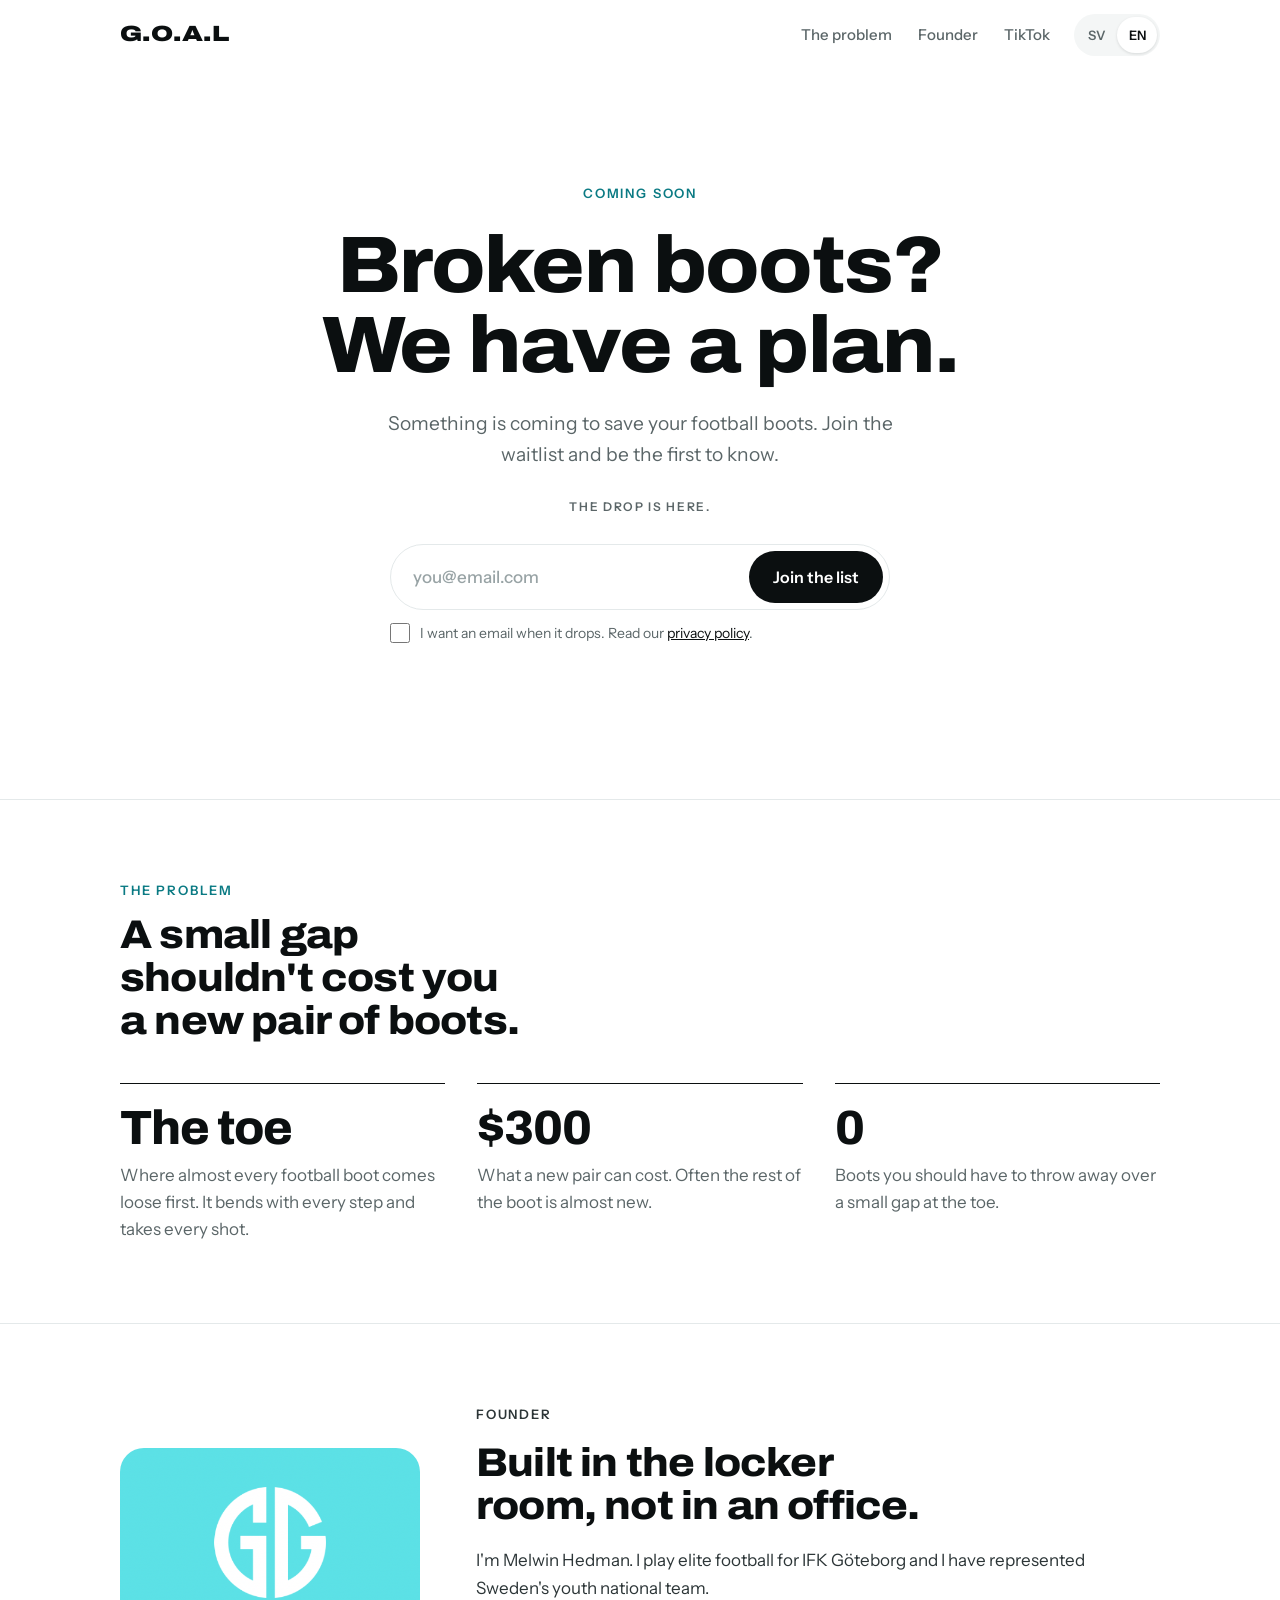
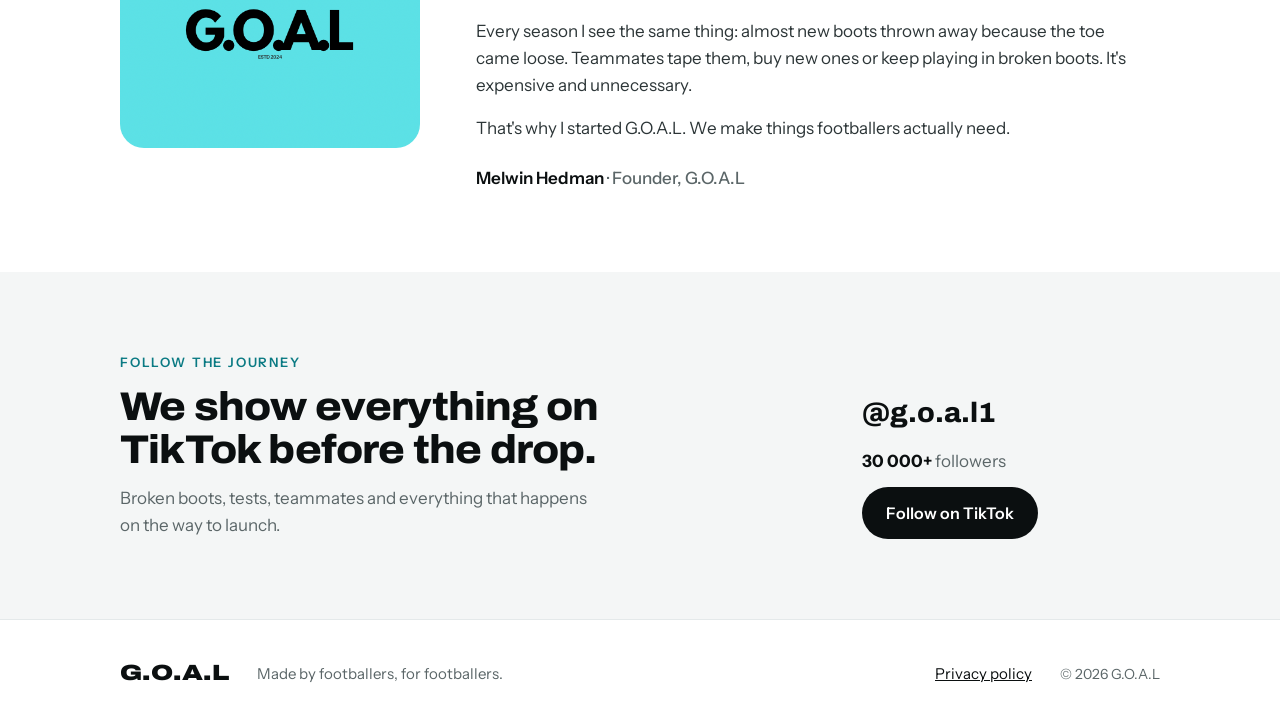
==== commit d034bf0d: "Enklare design och G.O.A.L-loggan i delen om grundaren Co-Authored-By: Claude Opus 5.5 <noreply@anth" ====
--- a/index.html
+++ b/index.html
@@ -8,7 +8,9 @@
   <meta property="og:title" content="G.O.A.L – Trasiga skor? Vi har en plan.">
   <meta property="og:description" content="Något kommer som räddar dina fotbollsskor. Skriv upp dig och få veta först.">
   <meta property="og:type" content="website">
+  <meta property="og:image" content="bilder/goal-logo.png">
   <meta name="theme-color" content="#FFFFFF">
+  <link rel="icon" href="bilder/goal-logo.png">
   <link rel="preconnect" href="https://fonts.googleapis.com">
   <link rel="preconnect" href="https://fonts.gstatic.com" crossorigin>
   <link rel="stylesheet" href="https://fonts.googleapis.com/css2?family=Archivo:wdth,wght@62..125,500..900&family=Instrument+Sans:wght@400;500;600&display=swap">
@@ -25,12 +27,9 @@
         <a href="#grundaren" data-i18n="navFounder">Grundaren</a>
         <a href="#tiktok">TikTok</a>
       </nav>
-      <div class="nav-right">
-        <div class="lang" role="group" aria-label="Språk / Language">
-          <button type="button" data-lang="sv" aria-pressed="true">SV</button>
-          <button type="button" data-lang="en" aria-pressed="false">EN</button>
-        </div>
-        <a class="btn btn-small" href="#vantelista" data-i18n="navCta">Väntelistan</a>
+      <div class="lang" role="group" aria-label="Språk / Language">
+        <button type="button" data-lang="sv" aria-pressed="true">SV</button>
+        <button type="button" data-lang="en" aria-pressed="false">EN</button>
       </div>
     </div>
   </header>
@@ -38,85 +37,36 @@
   <main>
     <!-- HERO -->
     <section class="hero" id="vantelista">
-      <div class="wrap hero-grid">
-        <div class="hero-copy">
-          <p class="pill"><span class="dot" aria-hidden="true"></span><span data-i18n="eyebrow">Kommer snart</span></p>
-          <h1>
-            <span data-i18n="h1a">Trasiga skor?</span>
-            <span class="h1-second" data-i18n="h1b">Vi har en plan.</span>
-          </h1>
-          <p class="lead" data-i18n="lead">Något kommer som räddar dina fotbollsskor. Skriv upp dig på väntelistan och få veta först.</p>
+      <div class="wrap hero-inner">
+        <p class="kicker" data-i18n="eyebrow">Kommer snart</p>
+        <h1>
+          <span data-i18n="h1a">Trasiga skor?</span>
+          <span data-i18n="h1b">Vi har en plan.</span>
+        </h1>
+        <p class="lead" data-i18n="lead">Något kommer som räddar dina fotbollsskor. Skriv upp dig på väntelistan och få veta först.</p>
 
-          <div class="countdown" id="countdown" hidden>
-            <p class="cd-label" id="cd-label" data-i18n="cdLabel">Släpps om</p>
-            <div class="cd-units">
-              <div><span id="cd-days">--</span><small data-i18n="days">dagar</small></div>
-              <div><span id="cd-hours">--</span><small data-i18n="hours">tim</small></div>
-              <div><span id="cd-mins">--</span><small data-i18n="mins">min</small></div>
-              <div><span id="cd-secs">--</span><small data-i18n="secs">sek</small></div>
-            </div>
+        <div class="countdown" id="countdown" hidden>
+          <p class="cd-label" id="cd-label" data-i18n="cdLabel">Släpps om</p>
+          <div class="cd-units">
+            <div><span id="cd-days">--</span><small data-i18n="days">dagar</small></div>
+            <div><span id="cd-hours">--</span><small data-i18n="hours">tim</small></div>
+            <div><span id="cd-mins">--</span><small data-i18n="mins">min</small></div>
+            <div><span id="cd-secs">--</span><small data-i18n="secs">sek</small></div>
           </div>
-
-          <form class="signup" id="signup" novalidate>
-            <label class="sr" for="email" data-i18n="emailLabel">Din e-postadress</label>
-            <div class="signup-row">
-              <input id="email" name="email" type="email" autocomplete="email" required data-i18n-placeholder="emailPlaceholder" placeholder="din@epost.se">
-              <button class="btn" type="submit" id="submit" data-i18n="button">Skriv upp mig</button>
-            </div>
-            <label class="consent">
-              <input id="consent" name="consent" type="checkbox" required>
-              <span><span data-i18n="consent">Jag vill få ett mejl när det släpps. Läs vår</span> <a href="integritet.html" data-i18n="privacyLink">integritetspolicy</a>.</span>
-            </label>
-            <p class="msg" id="msg" role="status" aria-live="polite"></p>
-          </form>
-
-          <ul class="assure">
-            <li data-i18n="assure1">Gratis att skriva upp sig</li>
-            <li data-i18n="assure2">Inget spam</li>
-            <li data-i18n="assure3">Avregistrera när du vill</li>
-          </ul>
         </div>
 
-        <figure class="hero-art" aria-hidden="true">
-          <svg viewBox="0 0 600 340" class="boot">
-            <defs>
-              <pattern id="grid" width="24" height="24" patternUnits="userSpaceOnUse">
-                <path d="M24 0H0V24" fill="none" class="grid-line"/>
-              </pattern>
-            </defs>
-            <rect x="0" y="0" width="600" height="340" fill="url(#grid)" class="grid-bg"/>
-            <!-- gap at the toe -->
-            <path class="gap" d="M452 196 C492 202 528 206 546 212 L548 226 C520 232 488 234 452 232 Z"/>
-            <!-- upper -->
-            <path class="ink" d="M86 238 C70 200 66 150 90 116 C102 100 124 94 150 94 L214 96 C232 98 244 106 254 118 L360 166 C410 186 470 196 512 202 C536 205 548 208 546 212"/>
-            <!-- heel counter -->
-            <path class="ink thin" d="M90 150 C110 156 124 174 128 200"/>
-            <!-- collar -->
-            <path class="ink thin" d="M150 94 C170 112 196 120 222 118"/>
-            <!-- laces -->
-            <g class="ink thin">
-              <path d="M262 128 L250 142"/><path d="M286 138 L274 152"/><path d="M310 149 L298 163"/><path d="M334 159 L322 173"/>
-            </g>
-            <!-- swoosh-free side stitching -->
-            <path class="ink stitch" d="M150 214 C230 206 330 202 430 204"/>
-            <!-- sole plate -->
-            <path class="ink" d="M86 238 L440 236 C486 236 522 234 548 226"/>
-            <path class="ink thin" d="M92 250 L446 248 C490 248 520 244 540 236"/>
-            <!-- studs -->
-            <g class="stud">
-              <rect x="118" y="250" width="22" height="16" rx="4"/>
-              <rect x="178" y="250" width="22" height="16" rx="4"/>
-              <rect x="318" y="249" width="22" height="16" rx="4"/>
-              <rect x="388" y="249" width="22" height="16" rx="4"/>
-              <rect x="458" y="246" width="22" height="16" rx="4"/>
-            </g>
-            <!-- callout -->
-            <circle class="ping" cx="520" cy="219" r="10"/>
-            <circle class="ping-core" cx="520" cy="219" r="4"/>
-            <path class="callout-line" d="M520 205 L520 92 L470 92"/>
-          </svg>
-          <figcaption class="callout"><span data-i18n="callout">Här börjar det.</span></figcaption>
-        </figure>
+        <form class="signup" id="signup" novalidate>
+          <label class="sr" for="email" data-i18n="emailLabel">Din e-postadress</label>
+          <div class="signup-row">
+            <input id="email" name="email" type="email" autocomplete="email" required data-i18n-placeholder="emailPlaceholder" placeholder="din@epost.se">
+            <button class="btn" type="submit" id="submit" data-i18n="button">Skriv upp mig</button>
+          </div>
+          <label class="consent">
+            <input id="consent" name="consent" type="checkbox" required>
+            <span><span data-i18n="consent">Jag vill få ett mejl när det släpps. Läs vår</span> <a href="integritet.html" data-i18n="privacyLink">integritetspolicy</a>.</span>
+          </label>
+          <p class="msg" id="msg" role="status" aria-live="polite"></p>
+        </form>
       </div>
     </section>
 
@@ -142,27 +92,10 @@
       </div>
     </section>
 
-    <!-- TEASER -->
-    <section class="teaser">
-      <div class="wrap teaser-card">
-        <div class="teaser-mark" aria-hidden="true">?</div>
-        <div class="teaser-body">
-          <p class="kicker" data-i18n="teaserKicker">Något är på väg</p>
-          <h2 data-i18n="teaserTitle">Vi kan inte säga allt än. Men det här kan vi säga.</h2>
-          <ul class="hints">
-            <li><span class="hint-n">01</span><span data-i18n="hint1">Gjort för fotbollsskor, inte för vilka skor som helst.</span></li>
-            <li><span class="hint-n">02</span><span data-i18n="hint2">Fungerar på skorna du redan har.</span></li>
-            <li><span class="hint-n">03</span><span data-i18n="hint3">Släpps inför nästa säsong. Väntelistan får veta först.</span></li>
-          </ul>
-          <a class="btn" href="#vantelista" data-i18n="teaserCta">Skriv upp mig</a>
-        </div>
-      </div>
-    </section>
-
     <!-- FOUNDER -->
     <section class="founder" id="grundaren">
       <div class="wrap founder-grid">
-        <div class="monogram" aria-hidden="true"><span>MH</span></div>
+        <img class="founder-logo" src="bilder/goal-logo.png" alt="G.O.A.L logga" width="500" height="500" loading="lazy">
         <div class="founder-text">
           <p class="kicker" data-i18n="founderKicker">Grundaren</p>
           <h2 data-i18n="founderTitle">Från omklädningsrummet, inte från ett kontor.</h2>
@@ -176,9 +109,9 @@
 
     <!-- TIKTOK -->
     <section class="tiktok" id="tiktok">
-      <div class="wrap tiktok-card">
+      <div class="wrap tiktok-inner">
         <div>
-          <p class="kicker kicker-light" data-i18n="ttKicker">Följ resan</p>
+          <p class="kicker" data-i18n="ttKicker">Följ resan</p>
           <h2 data-i18n="ttTitle">Vi visar allt på TikTok innan det släpps.</h2>
           <p class="tt-text" data-i18n="ttText">Trasiga skor, tester, lagkompisar och allt som händer på vägen mot lanseringen.</p>
         </div>
@@ -186,8 +119,8 @@
           <p class="tt-handle">@g.o.a.l1</p>
           <p class="tt-stat"><strong>30 000+</strong> <span data-i18n="ttFollowers">följare</span></p>
           <div class="tt-buttons">
-            <a class="btn btn-light" id="ttLink" href="https://www.tiktok.com/@g.o.a.l1" target="_blank" rel="noopener" data-i18n="ttCta">Följ på TikTok</a>
-            <a class="btn btn-ghost" id="igLink" href="#" target="_blank" rel="noopener" hidden>Instagram</a>
+            <a class="btn" id="ttLink" href="https://www.tiktok.com/@g.o.a.l1" target="_blank" rel="noopener" data-i18n="ttCta">Följ på TikTok</a>
+            <a class="btn btn-outline" id="igLink" href="#" target="_blank" rel="noopener" hidden>Instagram</a>
           </div>
         </div>
       </div>
--- a/style.css
+++ b/style.css
@@ -1,94 +1,76 @@
-/* G.O.A.L – ljus, ren och sportig. Typografi och grafik, inga foton. */
+/* G.O.A.L – enkel, ljus design. Svart text, vit bakgrund, turkos bara som accent. */
 :root {
   --bg: #FFFFFF;
-  --bg-soft: #F4F7F7;
+  --bg-soft: #F4F6F6;
   --ink: #0B0F10;
-  --muted: #586466;
-  --line: #E2E8E9;
+  --muted: #5B6668;
+  --line: #E4E9EA;
   --turq: #74D9E0;
-  --turq-soft: #E3F7F8;
   --turq-ink: #0A7A83;
   --error: #B42318;
   --display: "Archivo", "Arial Black", "Helvetica Neue", sans-serif;
   --body: "Instrument Sans", system-ui, -apple-system, "Segoe UI", sans-serif;
-  --radius: 18px;
   color-scheme: light;
 }
 
 *, *::before, *::after { box-sizing: border-box; }
-html { scroll-behavior: smooth; scroll-padding-top: 84px; }
-body { margin: 0; background: var(--bg); color: var(--ink); font-family: var(--body); font-size: 17px; line-height: 1.55; -webkit-font-smoothing: antialiased; }
-img, svg { max-width: 100%; display: block; }
+html { scroll-behavior: smooth; scroll-padding-top: 76px; }
+body { margin: 0; background: var(--bg); color: var(--ink); font-family: var(--body); font-size: 17px; line-height: 1.6; -webkit-font-smoothing: antialiased; }
+img { max-width: 100%; display: block; }
 a { color: inherit; }
 [hidden] { display: none !important; }
 .sr { position: absolute; width: 1px; height: 1px; overflow: hidden; clip: rect(0 0 0 0); white-space: nowrap; }
 .skip { position: absolute; left: 12px; top: -60px; background: var(--ink); color: #fff; padding: 10px 14px; border-radius: 8px; z-index: 100; }
 .skip:focus { top: 12px; }
 
-.wrap { max-width: 1160px; margin: 0 auto; padding-left: max(20px, env(safe-area-inset-left)); padding-right: max(20px, env(safe-area-inset-right)); }
+.wrap { max-width: 1080px; margin: 0 auto; padding-left: max(20px, env(safe-area-inset-left)); padding-right: max(20px, env(safe-area-inset-right)); }
 
-h1, h2 { font-family: var(--display); font-stretch: 112%; font-weight: 800; letter-spacing: -0.02em; margin: 0; text-wrap: balance; }
-h2 { font-size: clamp(30px, 4.6vw, 52px); line-height: 1.02; }
-.kicker { margin: 0 0 14px; font-size: 13px; font-weight: 600; letter-spacing: 0.16em; text-transform: uppercase; color: var(--turq-ink); }
-.kicker-light { color: var(--turq); }
+h1, h2 { font-family: var(--display); font-stretch: 108%; font-weight: 800; letter-spacing: -0.02em; margin: 0; text-wrap: balance; }
+h2 { font-size: clamp(28px, 3.6vw, 40px); line-height: 1.08; }
+.kicker { margin: 0 0 12px; font-size: 13px; font-weight: 600; letter-spacing: 0.14em; text-transform: uppercase; color: var(--turq-ink); }
 
 /* Buttons */
-.btn { display: inline-flex; align-items: center; justify-content: center; gap: 8px; min-height: 54px; padding: 0 26px; border-radius: 999px; border: 0; background: var(--ink); color: #fff; font: 600 16px/1 var(--body); text-decoration: none; cursor: pointer; transition: transform .15s ease, background .15s ease; white-space: nowrap; }
-.btn:hover { transform: translateY(-1px); background: #1d2527; }
-.btn:disabled { opacity: .6; cursor: wait; transform: none; }
-.btn-small { min-height: 42px; padding: 0 18px; font-size: 14px; }
-.btn-light { background: #fff; color: var(--ink); }
-.btn-light:hover { background: var(--turq); }
-.btn-ghost { background: transparent; color: #fff; box-shadow: inset 0 0 0 1.5px rgba(255,255,255,.35); }
-.btn-ghost:hover { background: rgba(255,255,255,.08); }
+.btn { display: inline-flex; align-items: center; justify-content: center; min-height: 52px; padding: 0 24px; border-radius: 999px; border: 0; background: var(--ink); color: #fff; font: 600 16px/1 var(--body); text-decoration: none; cursor: pointer; white-space: nowrap; transition: opacity .15s; }
+.btn:hover { opacity: .85; }
+.btn:disabled { opacity: .6; cursor: wait; }
+.btn-outline { background: transparent; color: var(--ink); box-shadow: inset 0 0 0 1.5px var(--ink); }
 
 /* Nav */
-.nav { position: sticky; top: 0; z-index: 50; background: rgba(255,255,255,.86); backdrop-filter: saturate(180%) blur(14px); -webkit-backdrop-filter: saturate(180%) blur(14px); border-bottom: 1px solid transparent; transition: border-color .2s; padding-top: env(safe-area-inset-top); }
+.nav { position: sticky; top: 0; z-index: 50; background: rgba(255,255,255,.92); backdrop-filter: blur(12px); -webkit-backdrop-filter: blur(12px); border-bottom: 1px solid transparent; transition: border-color .2s; padding-top: env(safe-area-inset-top); }
 .nav.scrolled { border-bottom-color: var(--line); }
-.nav-inner { max-width: 1160px; margin: 0 auto; padding: 12px max(20px, env(safe-area-inset-right)) 12px max(20px, env(safe-area-inset-left)); display: flex; align-items: center; gap: 24px; }
-.logo { font-family: var(--display); font-stretch: 125%; font-weight: 900; font-size: 24px; letter-spacing: 0.02em; text-decoration: none; }
-.nav-links { display: none; gap: 28px; margin-left: 24px; }
+.nav-inner { max-width: 1080px; margin: 0 auto; padding: 14px max(20px, env(safe-area-inset-right)) 14px max(20px, env(safe-area-inset-left)); display: flex; align-items: center; gap: 24px; }
+.logo { font-family: var(--display); font-stretch: 125%; font-weight: 900; font-size: 22px; letter-spacing: 0.02em; text-decoration: none; }
+.nav-links { display: none; gap: 26px; margin-left: auto; }
 .nav-links a { text-decoration: none; color: var(--muted); font-weight: 500; font-size: 15px; }
 .nav-links a:hover { color: var(--ink); }
-.nav-right { margin-left: auto; display: flex; align-items: center; gap: 10px; }
-.lang { display: flex; padding: 3px; background: var(--bg-soft); border-radius: 999px; }
+.lang { margin-left: auto; display: flex; padding: 3px; background: var(--bg-soft); border-radius: 999px; }
 .lang button { border: 0; background: transparent; color: var(--muted); font: 600 13px/1 var(--body); padding: 9px 11px; border-radius: 999px; cursor: pointer; min-width: 40px; min-height: 36px; }
 .lang button[aria-pressed="true"] { background: #fff; color: var(--ink); box-shadow: 0 1px 3px rgba(11,15,16,.12); }
-@media (min-width: 860px) { .nav-links { display: flex; } }
-@media (max-width: 420px) { .nav-right .btn-small { display: none; } }
+@media (min-width: 760px) { .nav-links { display: flex; } .lang { margin-left: 0; } }
 
 /* Hero */
-.hero { padding-block: 40px 72px; overflow: hidden; }
-.hero-grid { display: grid; gap: 40px; align-items: center; }
-@media (min-width: 960px) { .hero { padding-block: 72px 112px; } .hero-grid { grid-template-columns: 1.05fr 0.95fr; gap: 56px; } }
-.hero-copy { display: grid; gap: 22px; min-width: 0; }
-.pill { justify-self: start; display: inline-flex; align-items: center; gap: 10px; margin: 0; padding: 8px 14px; border-radius: 999px; background: var(--turq-soft); color: var(--turq-ink); font-weight: 600; font-size: 14px; }
-.dot { width: 8px; height: 8px; border-radius: 50%; background: var(--turq-ink); box-shadow: 0 0 0 0 rgba(10,122,131,.5); animation: pulse 2s infinite; }
-@keyframes pulse { 0% { box-shadow: 0 0 0 0 rgba(10,122,131,.45); } 70% { box-shadow: 0 0 0 10px rgba(10,122,131,0); } 100% { box-shadow: 0 0 0 0 rgba(10,122,131,0); } }
-h1 { font-size: clamp(46px, 7.6vw, 96px); line-height: 0.98; }
-h1 > span:first-child { display: block; }
-.h1-second {
-  background-image: linear-gradient(transparent 68%, var(--turq) 68%, var(--turq) 90%, transparent 90%);
-  -webkit-box-decoration-break: clone; box-decoration-break: clone;
-  padding-right: 0.05em;
-}
-.lead { margin: 0; font-size: clamp(18px, 1.6vw, 21px); color: var(--muted); max-width: 36ch; }
+.hero { padding-block: 72px 88px; text-align: center; }
+@media (min-width: 760px) { .hero { padding-block: 112px 120px; } }
+.hero-inner { display: grid; justify-items: center; gap: 22px; }
+.hero .kicker { margin: 0; }
+h1 { font-size: clamp(42px, 7vw, 80px); line-height: 1; display: grid; }
+.lead { margin: 0; font-size: clamp(17px, 1.5vw, 20px); color: var(--muted); max-width: 40ch; }
 
-.countdown { display: grid; gap: 10px; }
-.cd-label { margin: 0; font-size: 13px; font-weight: 600; letter-spacing: 0.16em; text-transform: uppercase; color: var(--muted); }
+.countdown { display: grid; gap: 10px; justify-items: center; margin-top: 6px; }
+.cd-label { margin: 0; font-size: 12px; font-weight: 600; letter-spacing: 0.14em; text-transform: uppercase; color: var(--muted); }
 .cd-units { display: flex; gap: 8px; }
-.cd-units div { min-width: 74px; padding: 12px 10px 10px; border-radius: 14px; background: var(--bg-soft); text-align: center; display: grid; gap: 4px; }
-.cd-units span { font-family: var(--display); font-stretch: 112%; font-weight: 800; font-size: 30px; line-height: 1; font-variant-numeric: tabular-nums; }
-.cd-units small { font-size: 12px; color: var(--muted); text-transform: uppercase; letter-spacing: 0.1em; }
+.cd-units div { min-width: 72px; padding: 12px 10px 10px; border-radius: 12px; background: var(--bg-soft); display: grid; gap: 2px; }
+.cd-units span { font-family: var(--display); font-weight: 800; font-size: 28px; line-height: 1.1; font-variant-numeric: tabular-nums; }
+.cd-units small { font-size: 11px; color: var(--muted); text-transform: uppercase; letter-spacing: 0.1em; }
 @media (max-width: 380px) { .cd-units div { min-width: 0; flex: 1; } }
 
-.signup { display: grid; gap: 12px; max-width: 540px; }
-.signup-row { display: flex; flex-wrap: wrap; gap: 10px; padding: 6px; background: #fff; border: 1.5px solid var(--line); border-radius: 999px; transition: border-color .15s, box-shadow .15s; }
-.signup-row:focus-within { border-color: var(--ink); box-shadow: 0 0 0 4px var(--turq-soft); }
-.signup input[type="email"] { flex: 1 1 200px; min-width: 0; min-height: 50px; padding: 0 16px; border: 0; background: transparent; color: var(--ink); font: 500 17px var(--body); outline: none; }
+.signup { display: grid; gap: 12px; width: 100%; max-width: 500px; margin-top: 6px; text-align: left; }
+.signup-row { display: flex; flex-wrap: wrap; gap: 8px; padding: 6px; background: #fff; border: 1.5px solid var(--line); border-radius: 999px; transition: border-color .15s; }
+.signup-row:focus-within { border-color: var(--ink); }
+.signup input[type="email"] { flex: 1 1 200px; min-width: 0; min-height: 48px; padding: 0 16px; border: 0; background: transparent; color: var(--ink); font: 500 17px var(--body); outline: none; }
 .signup input[type="email"]::placeholder { color: #98A3A5; }
 @media (max-width: 480px) {
-  .signup-row { border-radius: 20px; }
+  .signup-row { border-radius: 18px; }
   .signup-row .btn { flex: 1 1 100%; }
 }
 .consent { display: flex; gap: 10px; align-items: flex-start; font-size: 14px; color: var(--muted); }
@@ -97,91 +79,59 @@
 .msg { margin: 0; min-height: 1.5em; font-weight: 600; font-size: 15px; }
 .msg.ok { color: var(--turq-ink); }
 .msg.err { color: var(--error); }
-.assure { list-style: none; margin: 0; padding: 0; display: flex; flex-wrap: wrap; gap: 8px 20px; font-size: 14px; color: var(--muted); }
-.assure li { display: flex; align-items: center; gap: 8px; }
-.assure li::before { content: ""; width: 16px; height: 16px; border-radius: 50%; background: var(--turq-soft) url("data:image/svg+xml,%3Csvg xmlns='http://www.w3.org/2000/svg' viewBox='0 0 16 16'%3E%3Cpath d='M4.5 8.2l2.2 2.2 4.8-4.8' fill='none' stroke='%230A7A83' stroke-width='1.8' stroke-linecap='round' stroke-linejoin='round'/%3E%3C/svg%3E") center/16px no-repeat; }
-
-.hero-art { margin: 0; position: relative; border-radius: 28px; background: var(--bg-soft); padding: clamp(12px, 3vw, 28px); aspect-ratio: 600 / 380; max-width: 100%; }
-.boot { width: 100%; height: auto; overflow: visible; }
-.grid-line { stroke: #E3E9EA; stroke-width: 1; }
-.ink { fill: none; stroke: var(--ink); stroke-width: 4; stroke-linecap: round; stroke-linejoin: round; }
-.ink.thin { stroke-width: 2.5; }
-.ink.stitch { stroke-width: 2; stroke-dasharray: 2 9; }
-.stud { fill: var(--ink); }
-.gap { fill: var(--turq); opacity: .9; }
-.ping { fill: var(--turq); opacity: .35; transform-origin: 520px 219px; animation: ping 2.2s ease-out infinite; }
-.ping-core { fill: var(--ink); }
-.callout-line { fill: none; stroke: var(--ink); stroke-width: 1.5; stroke-dasharray: 4 5; }
-@keyframes ping { 0% { transform: scale(.6); opacity: .6; } 100% { transform: scale(2.4); opacity: 0; } }
-.callout { position: absolute; right: 17%; top: 14%; background: var(--ink); color: #fff; font-weight: 600; font-size: clamp(12px, 1.5vw, 15px); padding: 8px 12px; border-radius: 10px; white-space: nowrap; }
 
 /* Problem */
-.problem { padding-block: 72px; border-top: 1px solid var(--line); }
-.problem h2 { max-width: 18ch; }
-.stats { display: grid; gap: 28px; margin-top: 48px; }
+.problem { padding-block: 80px; border-top: 1px solid var(--line); }
+.problem h2 { max-width: 20ch; }
+.stats { display: grid; gap: 28px; margin-top: 40px; }
 @media (min-width: 760px) { .stats { grid-template-columns: repeat(3, 1fr); gap: 32px; } }
-.stat { display: grid; gap: 12px; align-content: start; padding-top: 22px; border-top: 2px solid var(--ink); }
-.stat-num { font-family: var(--display); font-stretch: 112%; font-weight: 800; font-size: clamp(40px, 5vw, 60px); line-height: 1; letter-spacing: -0.02em; }
+.stat { display: grid; gap: 10px; align-content: start; padding-top: 20px; border-top: 1px solid var(--ink); }
+.stat-num { font-family: var(--display); font-weight: 800; font-size: clamp(36px, 4vw, 48px); line-height: 1; letter-spacing: -0.02em; }
 .stat p { margin: 0; color: var(--muted); max-width: 32ch; }
 
-/* Teaser */
-.teaser { padding-block: 24px 72px; }
-.teaser-card { display: grid; gap: 28px; align-items: center; }
-.teaser-card { background: var(--turq-soft); border-radius: 28px; padding-block: clamp(32px, 6vw, 64px); }
-@media (min-width: 860px) { .teaser-card { grid-template-columns: 0.8fr 1.2fr; gap: 48px; padding-left: 64px; padding-right: 64px; } }
-.teaser-mark { font-family: var(--display); font-stretch: 125%; font-weight: 900; font-size: clamp(150px, 26vw, 300px); line-height: .8; color: var(--turq-ink); text-align: center; }
-.teaser-body { display: grid; gap: 22px; justify-items: start; min-width: 0; }
-.hints { list-style: none; margin: 0; padding: 0; display: grid; gap: 0; width: 100%; }
-.hints li { display: flex; gap: 18px; align-items: baseline; padding: 16px 0; border-bottom: 1px solid rgba(10,122,131,.18); font-size: 18px; }
-.hints li:first-child { border-top: 1px solid rgba(10,122,131,.18); }
-.hint-n { font-family: var(--display); font-weight: 800; font-size: 14px; color: var(--turq-ink); letter-spacing: .06em; flex: none; }
-
 /* Founder */
-.founder { padding-block: 72px; }
-.founder-grid { display: grid; gap: 36px; align-items: start; }
-@media (min-width: 860px) { .founder-grid { grid-template-columns: 0.7fr 1.3fr; gap: 64px; } }
-.monogram { aspect-ratio: 1; max-width: min(360px, 56vw); width: 100%; border-radius: 50%; background: var(--ink); display: grid; place-items: center; position: relative; }
-.monogram::after { content: ""; position: absolute; inset: 14px; border-radius: 50%; border: 1.5px dashed rgba(116,217,224,.55); }
-.monogram span { font-family: var(--display); font-stretch: 125%; font-weight: 900; font-size: clamp(80px, 12vw, 130px); color: #fff; letter-spacing: -0.02em; }
-.founder-text { display: grid; gap: 18px; max-width: 62ch; min-width: 0; }
-.founder-text h2 { margin-bottom: 6px; }
-.founder-text p { margin: 0; font-size: 18px; color: #2C3537; }
-.founder-text p.sign { margin-top: 8px; font-weight: 600; color: var(--ink); }
+.founder { padding-block: 80px; border-top: 1px solid var(--line); }
+.founder-grid { display: grid; gap: 32px; align-items: center; }
+@media (min-width: 760px) { .founder-grid { grid-template-columns: 300px 1fr; gap: 56px; } }
+.founder-logo { width: 100%; max-width: 300px; height: auto; aspect-ratio: 1; border-radius: 24px; }
+.founder-text { display: grid; gap: 16px; max-width: 60ch; min-width: 0; }
+.founder-text h2 { margin-bottom: 4px; }
+.founder-text p { margin: 0; color: #2C3537; }
+.founder-text p.sign { margin-top: 6px; font-weight: 600; color: var(--ink); }
 .sign span { color: var(--muted); font-weight: 500; }
 
 /* TikTok */
-.tiktok { padding-block: 24px 88px; }
-.tiktok-card { background: var(--ink); color: #fff; border-radius: 28px; padding-block: clamp(36px, 6vw, 64px); display: grid; gap: 32px; align-items: end; }
-@media (min-width: 860px) { .tiktok-card { grid-template-columns: 1.3fr 0.7fr; padding-left: 64px; padding-right: 64px; } }
-.tiktok-card h2 { color: #fff; max-width: 16ch; }
-.tt-text { margin: 18px 0 0; color: #B9C4C6; max-width: 44ch; font-size: 18px; }
-.tt-side { display: grid; gap: 14px; justify-items: start; min-width: 0; }
-.tt-handle { margin: 0; font-family: var(--display); font-stretch: 112%; font-weight: 800; font-size: clamp(30px, 4vw, 42px); color: var(--turq); overflow-wrap: anywhere; }
-.tt-stat { margin: 0; color: #B9C4C6; }
-.tt-stat strong { color: #fff; font-size: 20px; }
+.tiktok { padding-block: 80px; background: var(--bg-soft); }
+.tiktok-inner { display: grid; gap: 28px; align-items: end; }
+@media (min-width: 760px) { .tiktok-inner { grid-template-columns: 1.4fr 0.6fr; gap: 48px; } }
+.tiktok h2 { max-width: 18ch; }
+.tt-text { margin: 14px 0 0; color: var(--muted); max-width: 44ch; }
+.tt-side { display: grid; gap: 12px; justify-items: start; min-width: 0; }
+.tt-handle { margin: 0; font-family: var(--display); font-weight: 800; font-size: 28px; overflow-wrap: anywhere; }
+.tt-stat { margin: 0; color: var(--muted); }
+.tt-stat strong { color: var(--ink); }
 .tt-buttons { display: flex; flex-wrap: wrap; gap: 10px; }
 
 /* Footer */
-.foot { border-top: 1px solid var(--line); padding-block: 40px calc(40px + env(safe-area-inset-bottom)); }
-.foot-grid { display: grid; gap: 14px; }
+.foot { border-top: 1px solid var(--line); padding-block: 36px calc(36px + env(safe-area-inset-bottom)); }
+.foot-grid { display: grid; gap: 12px; }
 @media (min-width: 760px) { .foot-grid { grid-template-columns: auto 1fr auto auto; align-items: center; gap: 28px; } }
 .foot-tag { margin: 0; color: var(--muted); font-size: 15px; }
 .foot-links { display: flex; flex-wrap: wrap; gap: 18px; font-size: 15px; }
-.foot-links a { color: var(--ink); }
 .foot-copy { margin: 0; color: var(--muted); font-size: 14px; }
 
 /* Privacy page */
 .page { max-width: 760px; margin: 0 auto; padding: 32px max(20px, env(safe-area-inset-right)) 80px max(20px, env(safe-area-inset-left)); }
-.page h1 { font-size: clamp(40px, 7vw, 64px); margin: 12px 0 8px; }
+.page h1 { font-size: clamp(36px, 6vw, 56px); margin: 8px 0 8px; display: block; }
 .page .updated { color: var(--muted); margin: 0 0 24px; }
-.page h2 { font-size: 22px; font-stretch: 100%; letter-spacing: -0.01em; margin: 36px 0 10px; }
+.page h2 { font-size: 21px; font-stretch: 100%; letter-spacing: -0.01em; margin: 32px 0 8px; }
 .page p { color: #2C3537; margin: 0 0 12px; }
-.back { display: inline-flex; margin-top: 32px; color: var(--ink); font-weight: 600; }
+.back { display: inline-flex; margin-top: 28px; color: var(--ink); font-weight: 600; }
 
 /* Focus + motion */
 a:focus-visible, button:focus-visible, input:focus-visible { outline: 3px solid var(--turq-ink); outline-offset: 3px; }
 .signup input[type="email"]:focus-visible { outline: none; }
 @media (prefers-reduced-motion: reduce) {
   html { scroll-behavior: auto; }
-  *, *::before, *::after { animation: none !important; transition: none !important; }
+  *, *::before, *::after { transition: none !important; }
 }
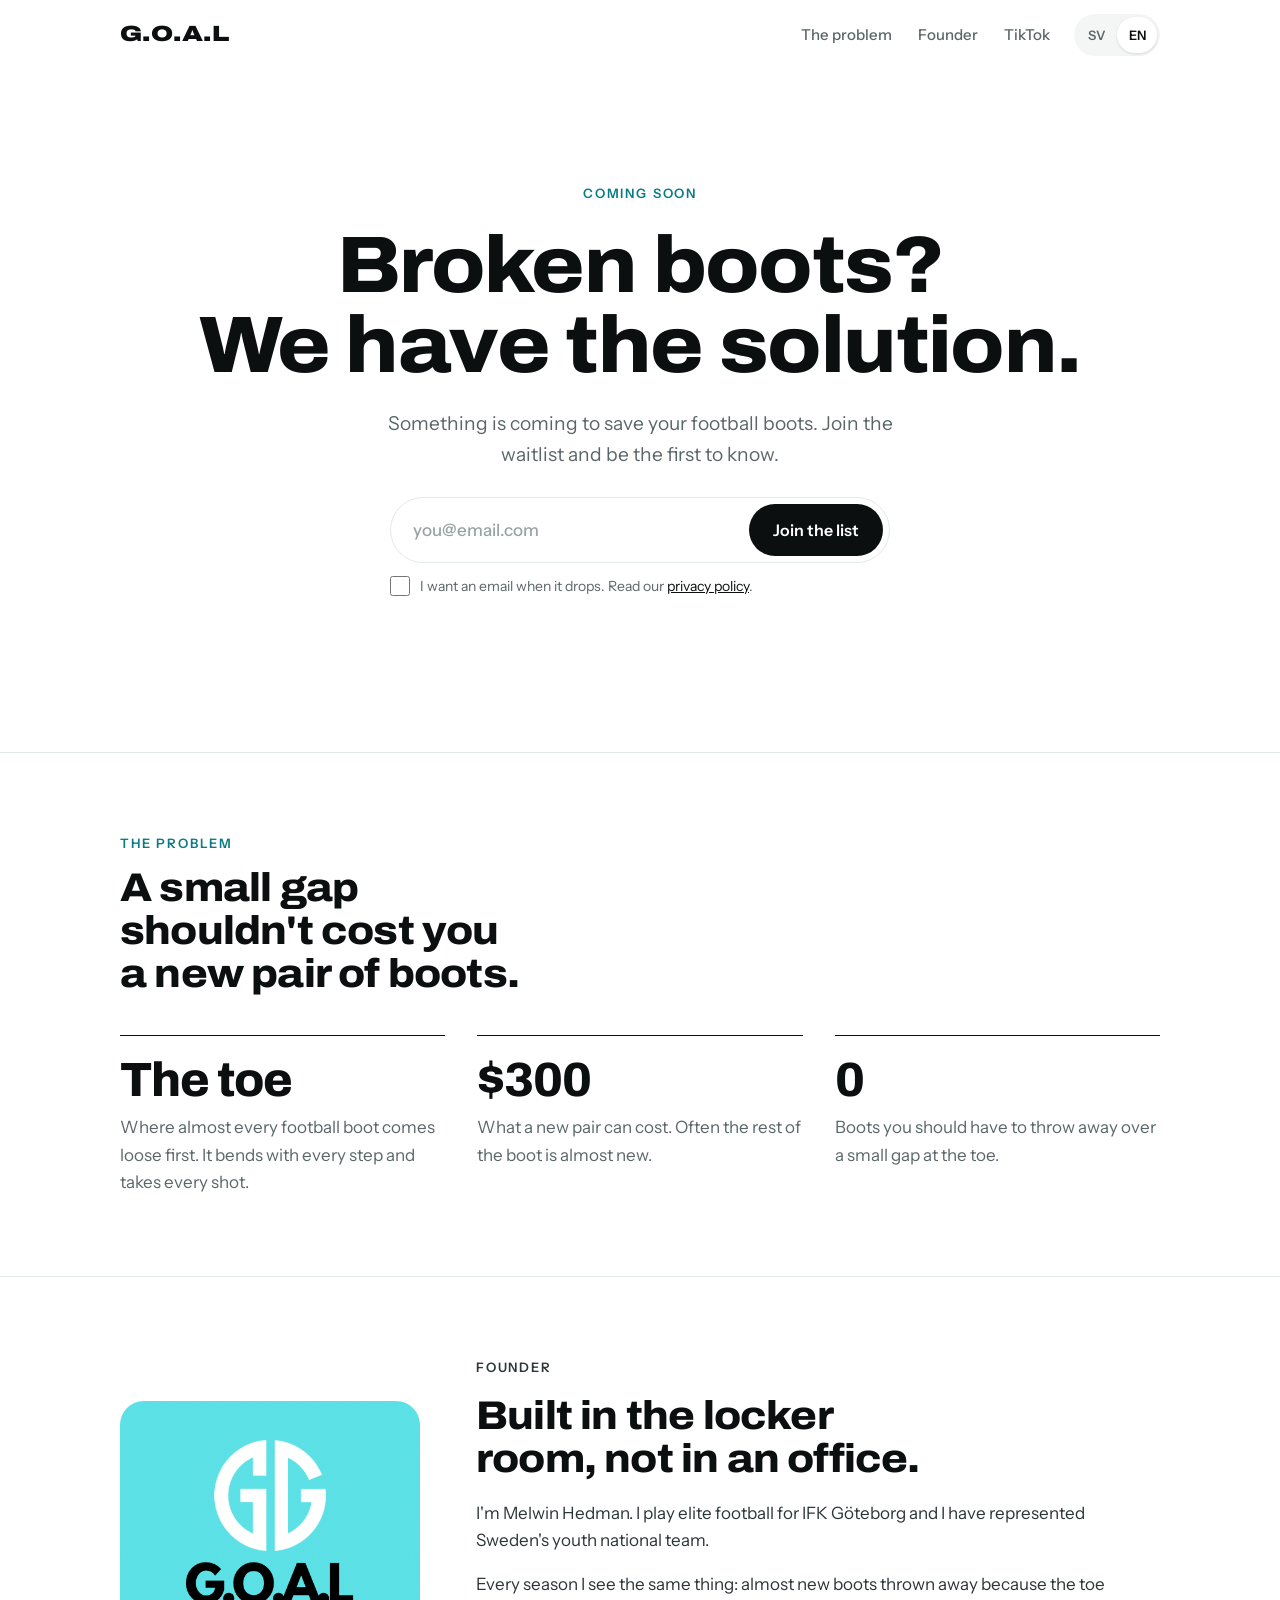
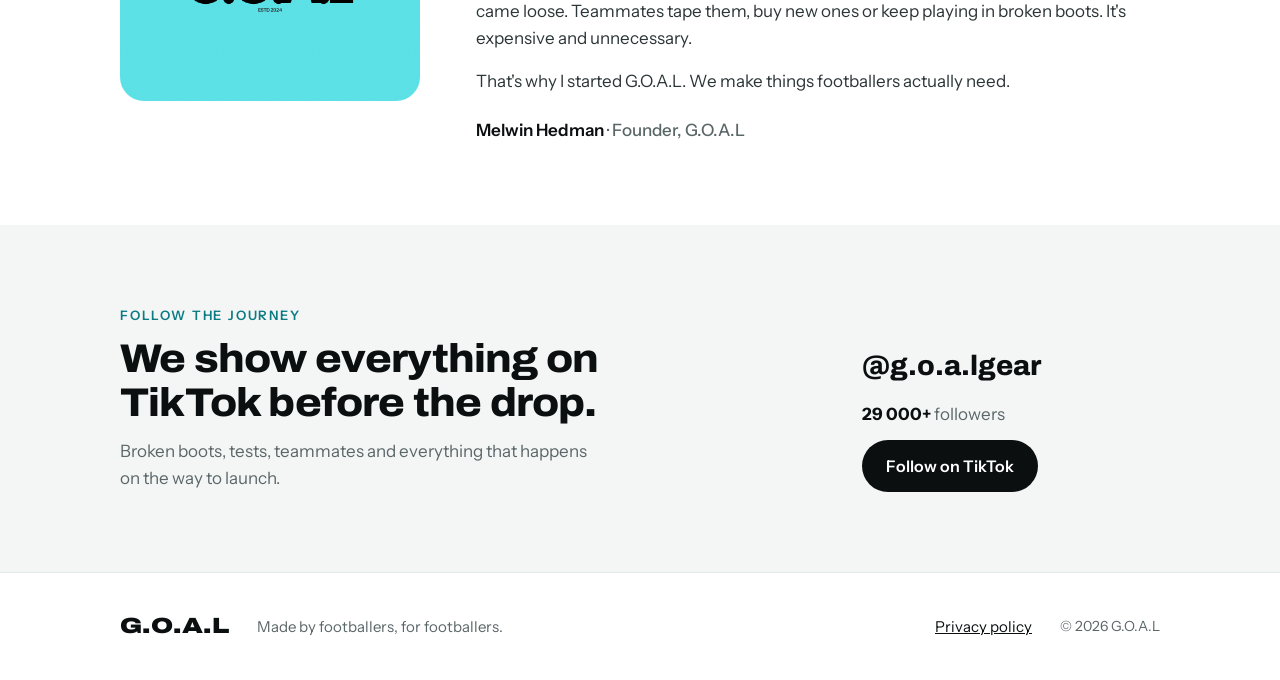
==== commit e3efbb06: "Rätt TikTok-konto, ny rubrik och ingen nedräkning Co-Authored-By: Claude Opus 5.5 <noreply@anthropic" ====
--- a/index.html
+++ b/index.html
@@ -3,9 +3,9 @@
 <head>
   <meta charset="utf-8">
   <meta name="viewport" content="width=device-width, initial-scale=1, viewport-fit=cover">
-  <title>G.O.A.L – Trasiga skor? Vi har en plan.</title>
+  <title>G.O.A.L – Trasiga skor? Vi har lösningen.</title>
   <meta name="description" content="Något kommer som räddar dina fotbollsskor. Skriv upp dig på väntelistan och få veta först när G.O.A.L släpper det.">
-  <meta property="og:title" content="G.O.A.L – Trasiga skor? Vi har en plan.">
+  <meta property="og:title" content="G.O.A.L – Trasiga skor? Vi har lösningen.">
   <meta property="og:description" content="Något kommer som räddar dina fotbollsskor. Skriv upp dig och få veta först.">
   <meta property="og:type" content="website">
   <meta property="og:image" content="bilder/goal-logo.png">
@@ -41,19 +41,10 @@
         <p class="kicker" data-i18n="eyebrow">Kommer snart</p>
         <h1>
           <span data-i18n="h1a">Trasiga skor?</span>
-          <span data-i18n="h1b">Vi har en plan.</span>
+          <span data-i18n="h1b">Vi har lösningen.</span>
         </h1>
         <p class="lead" data-i18n="lead">Något kommer som räddar dina fotbollsskor. Skriv upp dig på väntelistan och få veta först.</p>
 
-        <div class="countdown" id="countdown" hidden>
-          <p class="cd-label" id="cd-label" data-i18n="cdLabel">Släpps om</p>
-          <div class="cd-units">
-            <div><span id="cd-days">--</span><small data-i18n="days">dagar</small></div>
-            <div><span id="cd-hours">--</span><small data-i18n="hours">tim</small></div>
-            <div><span id="cd-mins">--</span><small data-i18n="mins">min</small></div>
-            <div><span id="cd-secs">--</span><small data-i18n="secs">sek</small></div>
-          </div>
-        </div>
 
         <form class="signup" id="signup" novalidate>
           <label class="sr" for="email" data-i18n="emailLabel">Din e-postadress</label>
@@ -116,10 +107,10 @@
           <p class="tt-text" data-i18n="ttText">Trasiga skor, tester, lagkompisar och allt som händer på vägen mot lanseringen.</p>
         </div>
         <div class="tt-side">
-          <p class="tt-handle">@g.o.a.l1</p>
-          <p class="tt-stat"><strong>30 000+</strong> <span data-i18n="ttFollowers">följare</span></p>
+          <p class="tt-handle">@g.o.a.lgear</p>
+          <p class="tt-stat"><strong>29 000+</strong> <span data-i18n="ttFollowers">följare</span></p>
           <div class="tt-buttons">
-            <a class="btn" id="ttLink" href="https://www.tiktok.com/@g.o.a.l1" target="_blank" rel="noopener" data-i18n="ttCta">Följ på TikTok</a>
+            <a class="btn" id="ttLink" href="https://www.tiktok.com/@g.o.a.lgear" target="_blank" rel="noopener" data-i18n="ttCta">Följ på TikTok</a>
             <a class="btn btn-outline" id="igLink" href="#" target="_blank" rel="noopener" hidden>Instagram</a>
           </div>
         </div>
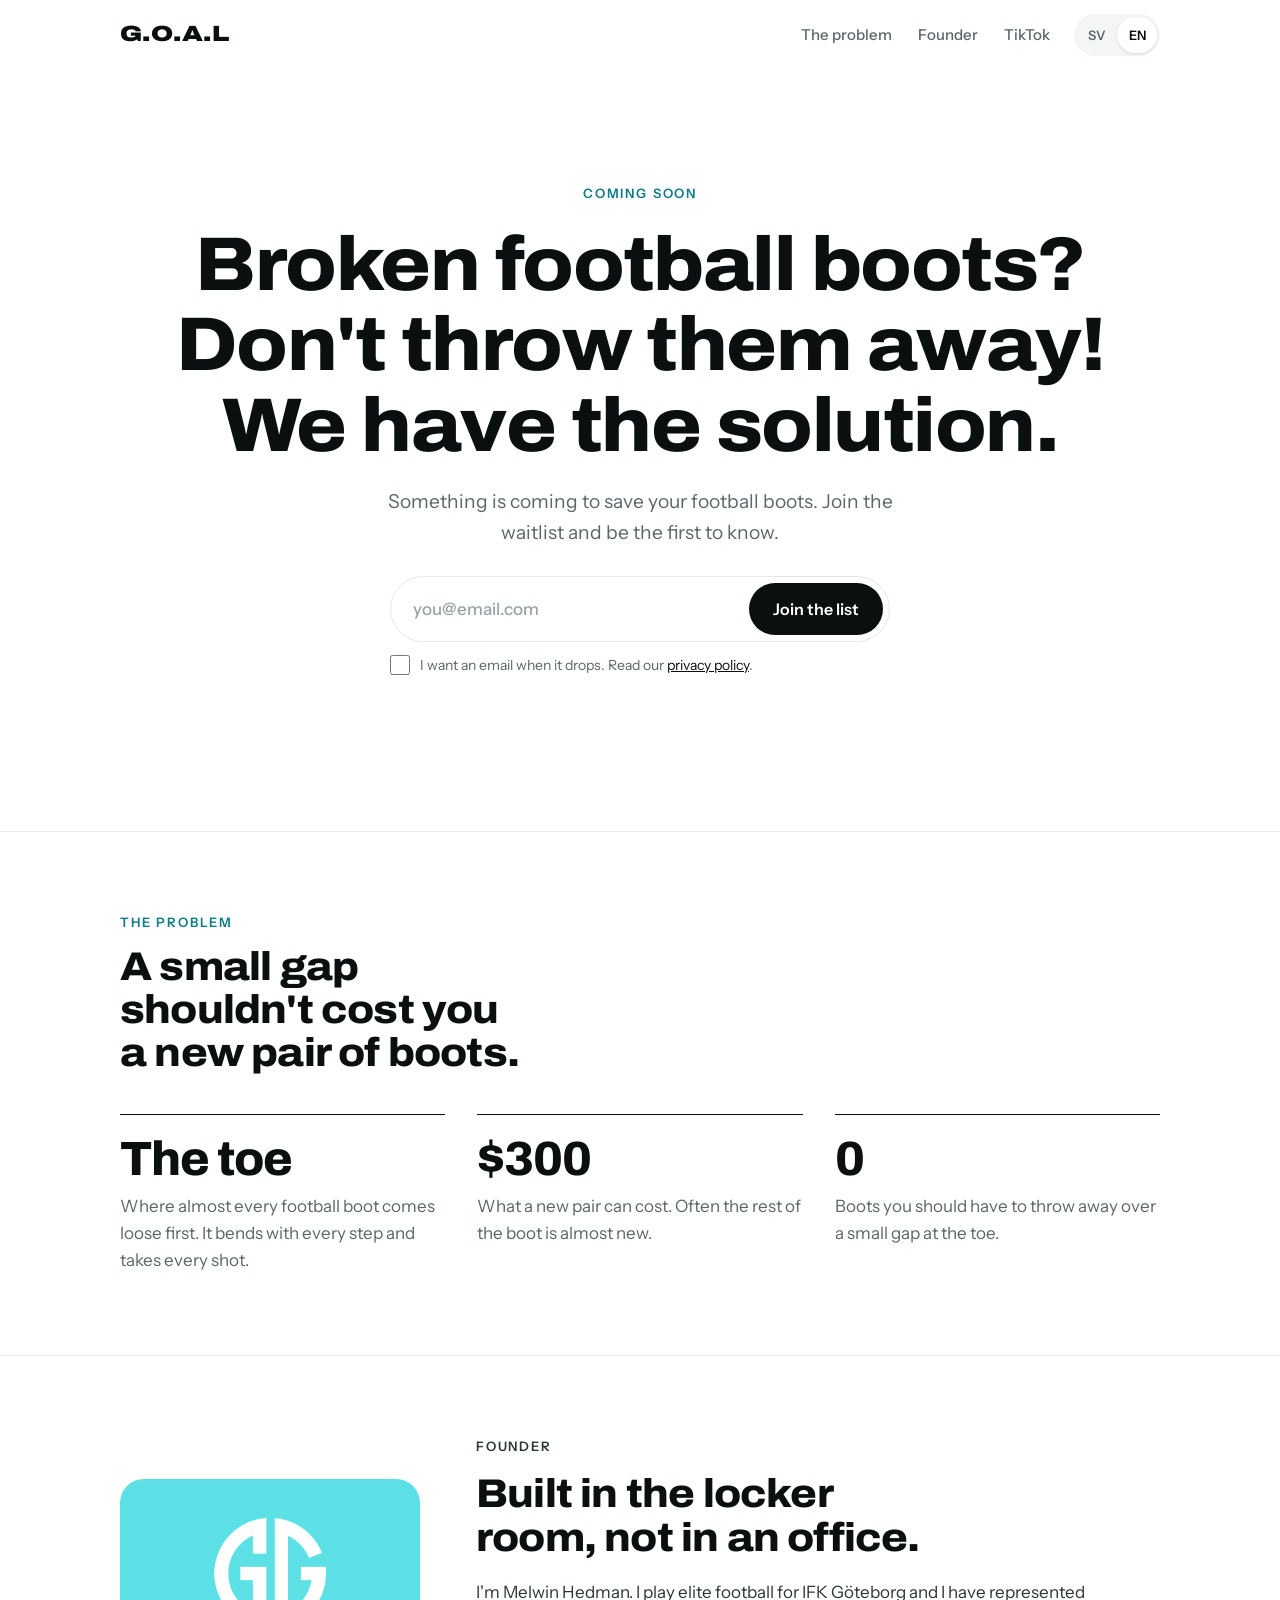
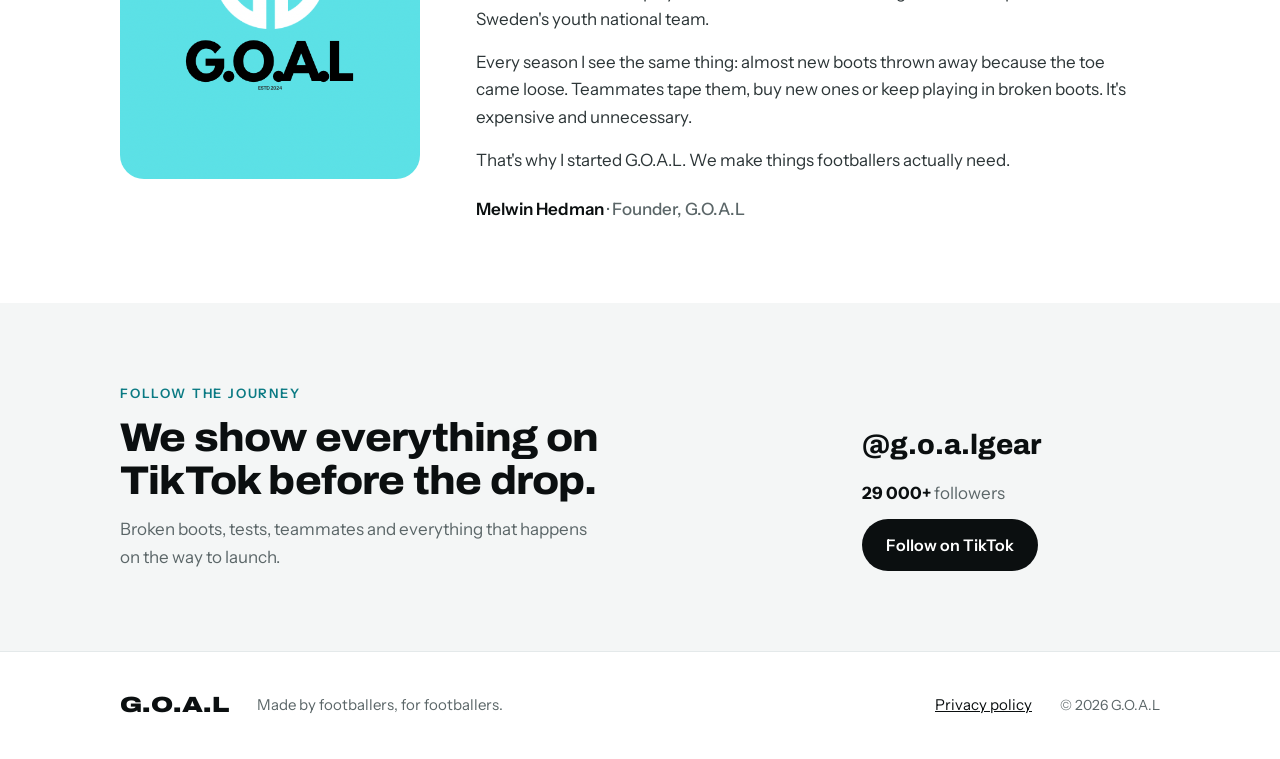
==== commit bd27ddf6: "Ny rubrik: Trasiga fotbollsskor? Släng dom inte! Vi har lösningen. Co-Authored-By: Claude Opus 5.5 <" ====
--- a/index.html
+++ b/index.html
@@ -3,9 +3,9 @@
 <head>
   <meta charset="utf-8">
   <meta name="viewport" content="width=device-width, initial-scale=1, viewport-fit=cover">
-  <title>G.O.A.L – Trasiga skor? Vi har lösningen.</title>
+  <title>G.O.A.L – Trasiga fotbollsskor? Släng dom inte!</title>
   <meta name="description" content="Något kommer som räddar dina fotbollsskor. Skriv upp dig på väntelistan och få veta först när G.O.A.L släpper det.">
-  <meta property="og:title" content="G.O.A.L – Trasiga skor? Vi har lösningen.">
+  <meta property="og:title" content="G.O.A.L – Trasiga fotbollsskor? Släng dom inte! Vi har lösningen.">
   <meta property="og:description" content="Något kommer som räddar dina fotbollsskor. Skriv upp dig och få veta först.">
   <meta property="og:type" content="website">
   <meta property="og:image" content="bilder/goal-logo.png">
@@ -40,8 +40,9 @@
       <div class="wrap hero-inner">
         <p class="kicker" data-i18n="eyebrow">Kommer snart</p>
         <h1>
-          <span data-i18n="h1a">Trasiga skor?</span>
-          <span data-i18n="h1b">Vi har lösningen.</span>
+          <span data-i18n="h1a">Trasiga fotbollsskor?</span>
+          <span data-i18n="h1c">Släng dom inte!</span>
+          <span class="h1-third" data-i18n="h1b">Vi har lösningen.</span>
         </h1>
         <p class="lead" data-i18n="lead">Något kommer som räddar dina fotbollsskor. Skriv upp dig på väntelistan och få veta först.</p>
 
--- a/style.css
+++ b/style.css
@@ -53,7 +53,7 @@
 @media (min-width: 760px) { .hero { padding-block: 112px 120px; } }
 .hero-inner { display: grid; justify-items: center; gap: 22px; }
 .hero .kicker { margin: 0; }
-h1 { font-size: clamp(42px, 7vw, 80px); line-height: 1; display: grid; }
+h1 { font-size: clamp(34px, 6.4vw, 76px); line-height: 1.02; display: grid; gap: 0.04em; }
 .lead { margin: 0; font-size: clamp(17px, 1.5vw, 20px); color: var(--muted); max-width: 40ch; }
 
 .countdown { display: grid; gap: 10px; justify-items: center; margin-top: 6px; }
